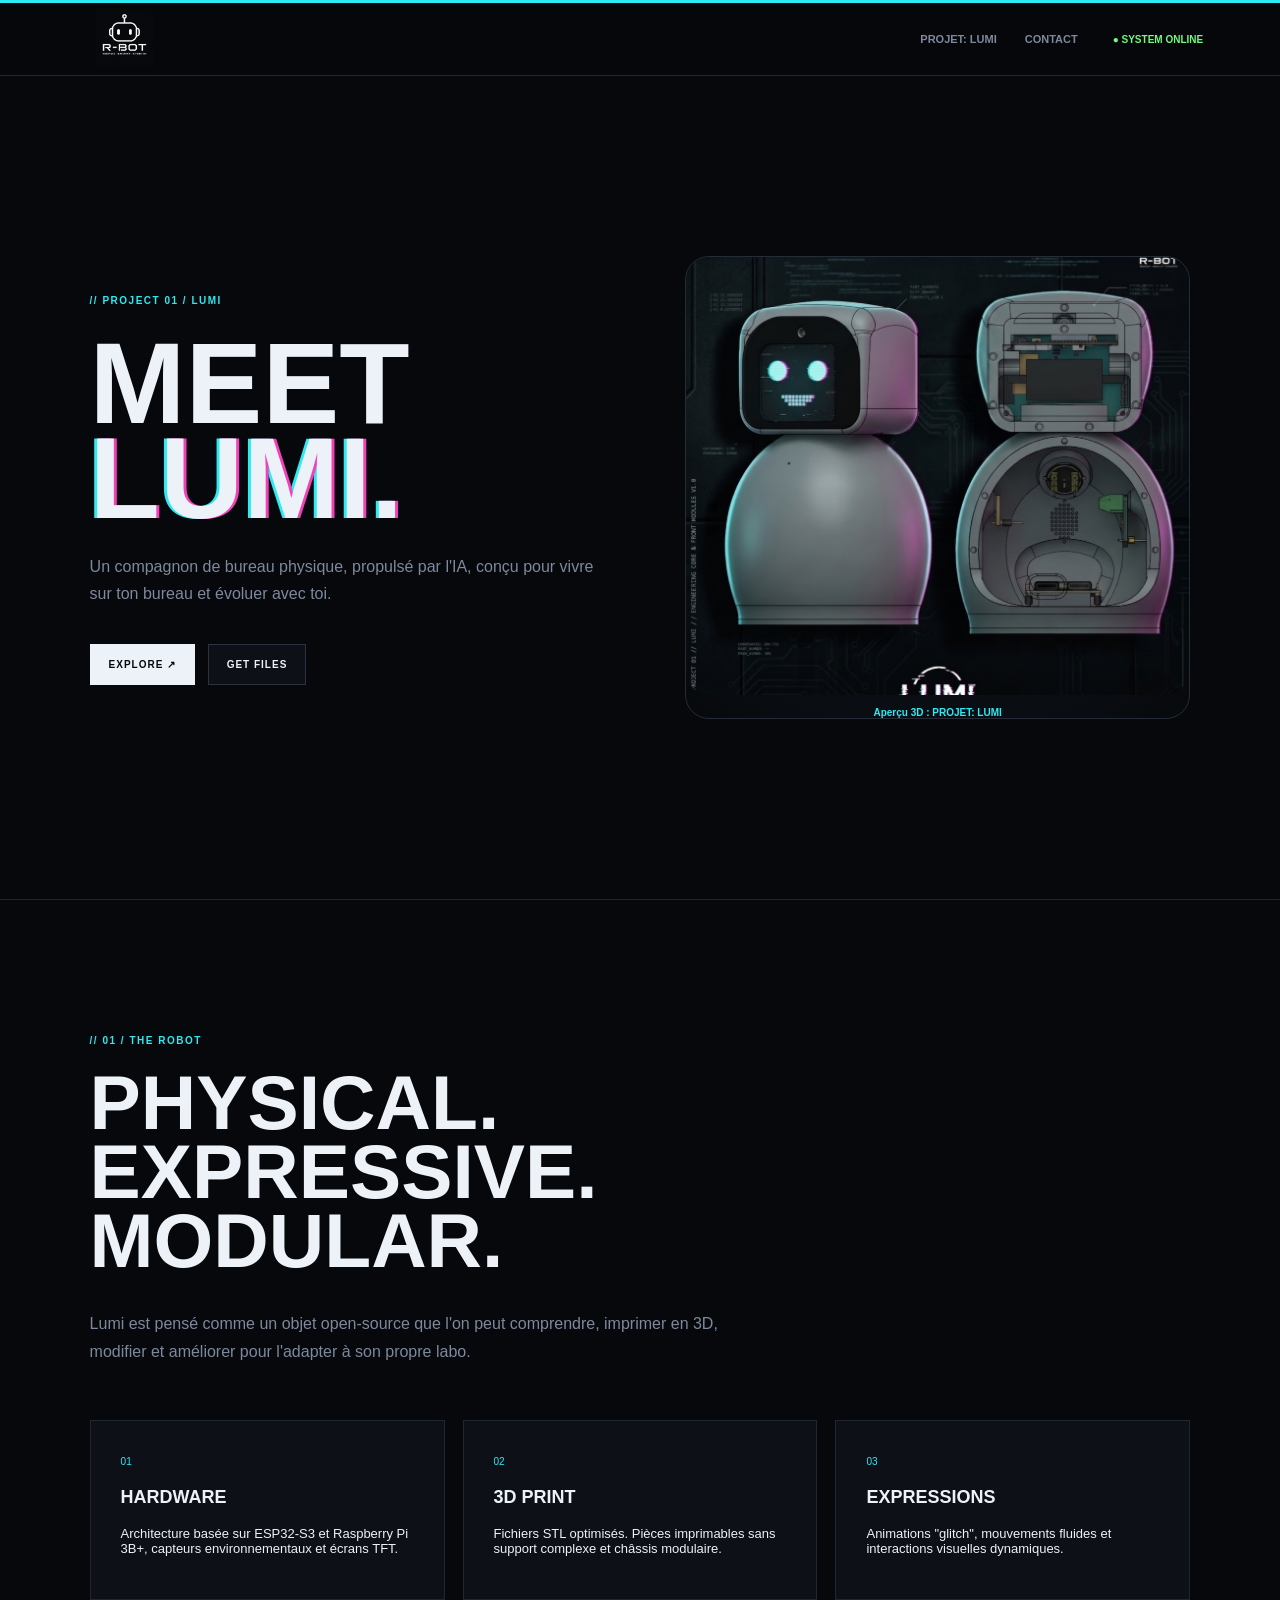
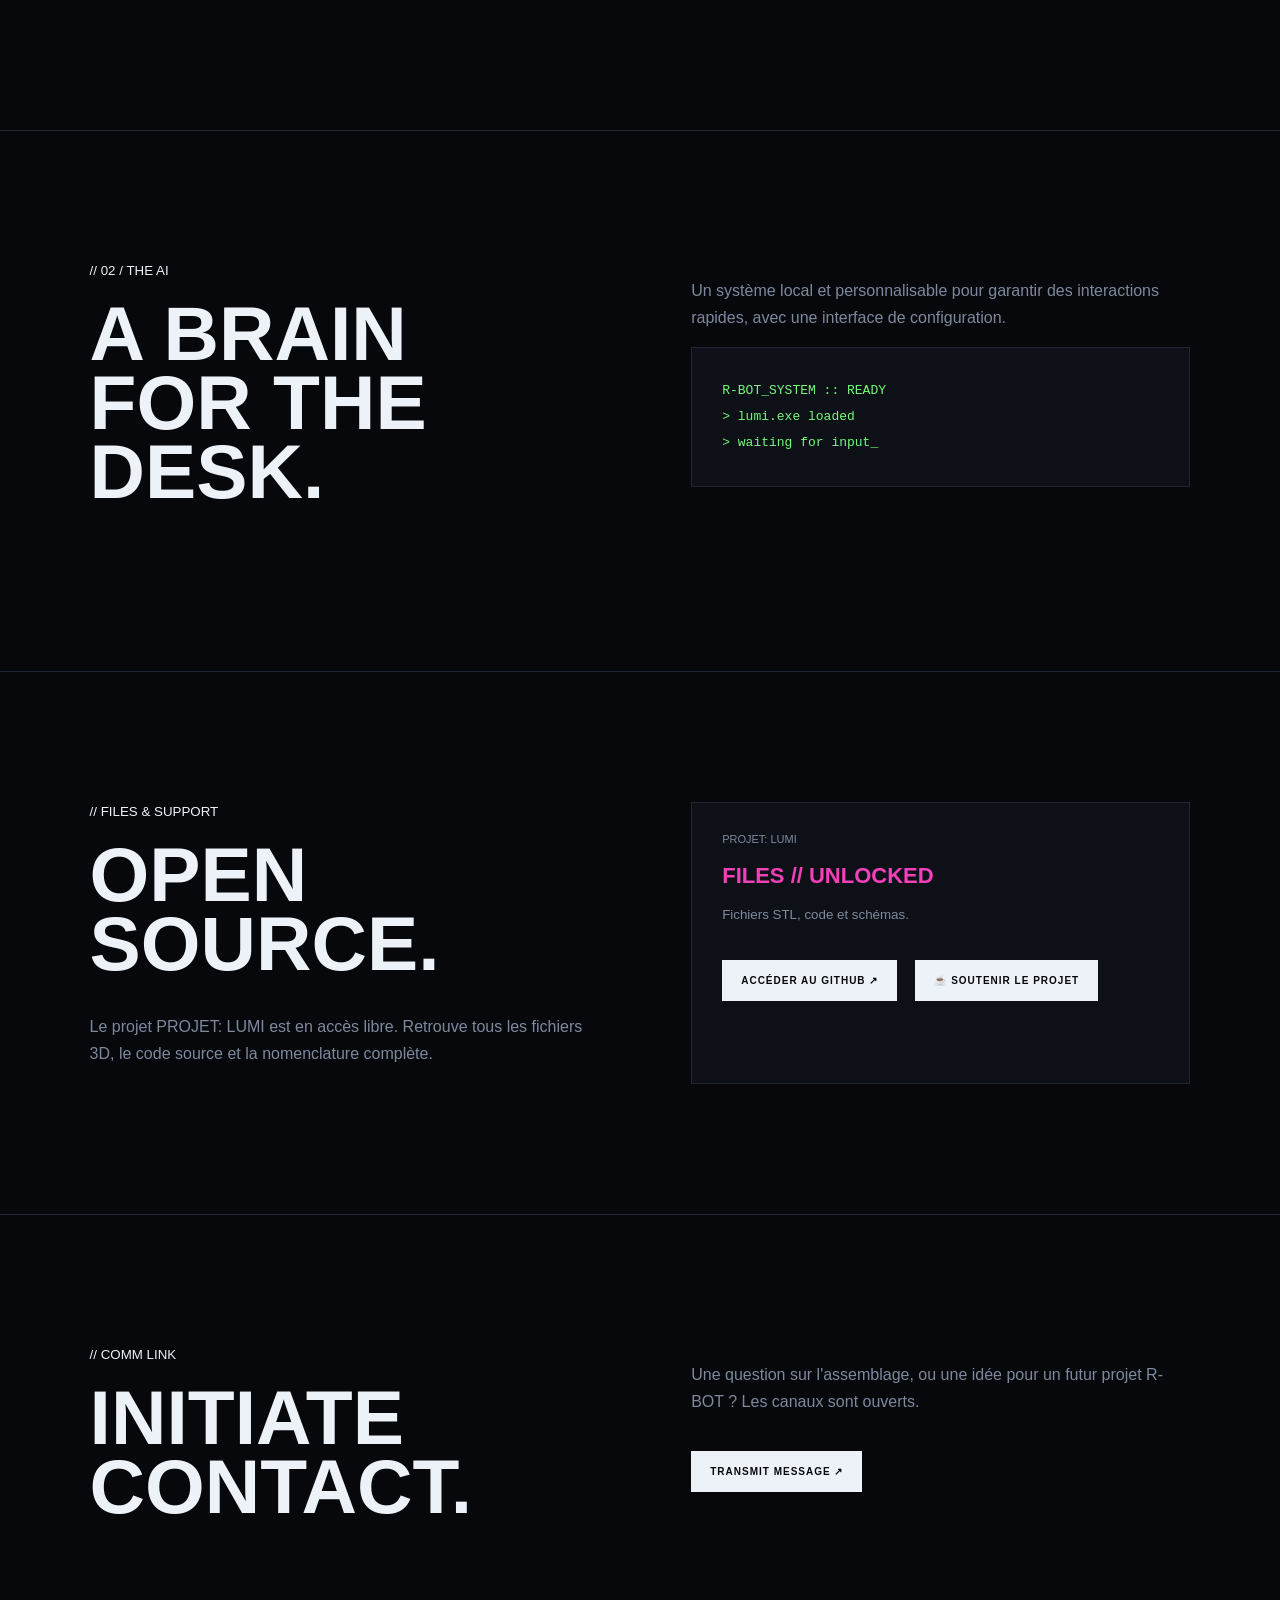
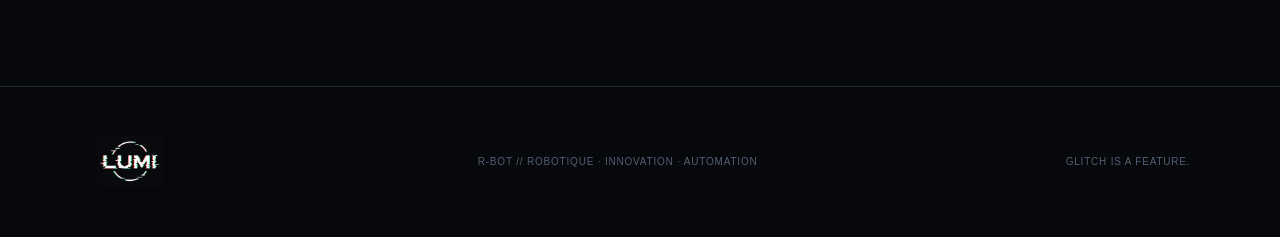
==== index.html @ b84eb8f3 "Fix logo paths and project navigation links Updated logo paths and corrected project links." ====
<!doctype html>
<html lang="fr">
<head>
<meta charset="utf-8"><meta name="viewport" content="width=device-width,initial-scale=1">
<title>R-BOT // PROJET: LUMI</title><link rel="stylesheet" href="style.css">
</head>
<body>
<header class="top"><a href="index.html"><img src="assets/rbot-logo.png" alt="R-BOT"></a>
<nav>
  <a href="lumi.html">PROJET: LUMI</a>
  <a href="#contact">CONTACT</a>
</nav><b>● SYSTEM ONLINE</b></header>
<main>
<section class="hero"><div><small>// PROJECT 01 / LUMI</small>
<h1>MEET<br><i>LUMI.</i></h1>
<p>Un compagnon de bureau physique, propulsé par l'IA, conçu pour vivre sur ton bureau et évoluer avec toi.</p>
<a class="btn" href="#robot">EXPLORE ↗</a> <a class="btn dark" href="#files">GET FILES</a></div>
<div class="render">
  <img src="images/lumi-render.png" alt="Rendu 3D de PROJET: LUMI" style="width: 100%; height: 100%; object-fit: cover; border-radius: 24px;">
  <small>Aperçu 3D : PROJET: LUMI</small>
</div>
</section>
<section id="robot"><small>// 01 / THE ROBOT</small><h2>PHYSICAL.<br>EXPRESSIVE.<br>MODULAR.</h2>
<p>Lumi est pensé comme un objet open-source que l'on peut comprendre, imprimer en 3D, modifier et améliorer pour l'adapter à son propre labo.</p>
<div class="cards"><article><em>01</em><h3>HARDWARE</h3><p>Architecture basée sur ESP32-S3 et Raspberry Pi 3B+, capteurs environnementaux et écrans TFT.</p></article>
<article><em>02</em><h3>3D PRINT</h3><p>Fichiers STL optimisés. Pièces imprimables sans support complexe et châssis modulaire.</p></article>
<article><em>03</em><h3>EXPRESSIONS</h3><p>Animations "glitch", mouvements fluides et interactions visuelles dynamiques.</p></article></div></section>
<section id="ai" class="split"><div><small>// 02 / THE AI</small><h2>A BRAIN<br>FOR THE DESK.</h2></div>
<div><p>Un système local et personnalisable pour garantir des interactions rapides, avec une interface de configuration.</p><pre>R-BOT_SYSTEM :: READY<br>> lumi.exe loaded<br>> waiting for input_</pre></div></section>
<section id="files" class="split"><div><small>// FILES & SUPPORT</small><h2>OPEN<br>SOURCE.</h2><p>Le projet PROJET: LUMI est en accès libre. Retrouve tous les fichiers 3D, le code source et la nomenclature complète.</p></div>
<div class="file"><span>PROJET: LUMI</span><strong>FILES // UNLOCKED</strong><small>Fichiers STL, code et schémas.</small>
<div style="display: flex; gap: 10px; flex-wrap: wrap;">
<a href="https://github.com/RaphaelGrj/Lumi-Project" target="_blank" class="btn">ACCÉDER AU GITHUB ↗</a>
<a href="https://buymeacoffee.com/RaphaelGrj" target="_blank" class="btn bmc">☕ SOUTENIR LE PROJET</a>
</div></div></section>
<section id="contact" class="split"><div><small>// COMM LINK</small><h2>INITIATE<br>CONTACT.</h2></div>
<div><p>Une question sur l'assemblage, ou une idée pour un futur projet R-BOT ? Les canaux sont ouverts.</p><a href="mailto:contact@r-bot.fr" class="btn">TRANSMIT MESSAGE ↗</a></div></section>
</main>
<footer><img src="assets/lumi-logo.png" alt="Lumi"><span>R-BOT // ROBOTIQUE · INNOVATION · AUTOMATION</span><span>GLITCH IS A FEATURE.</span></footer>
</body></html>
---- style.css ----
*{box-sizing:border-box}html{scroll-behavior:smooth}body{margin:0;background:#06080b;color:#edf1f8;font-family:Arial,sans-serif}body:before{content:"";position:fixed;inset:0;pointer-events:none;background:repeating-linear-gradient(0deg,transparent 0 7px,#ffffff03 8px);z-index:5}.top{height:76px;border-top:3px solid #2eeaf2;border-bottom:1px solid #202631;display:flex;align-items:center;padding:0 6vw;gap:35px;position:sticky;top:0;background:#06080be8;backdrop-filter:blur(12px);z-index:10}.top img{width:95px;height:58px;object-fit:contain;filter:invert(1);mix-blend-mode:screen}.top nav{display:flex;gap:28px;margin-left:auto}.top a{color:#7e899d;text-decoration:none;font-size:11px;font-weight:bold}.top a:hover{color:#2eeaf2}.top b{font-size:10px;color:#73fa7a}.hero{min-height:calc(100vh - 76px);display:grid;grid-template-columns:1fr 1fr;gap:7vw;align-items:center;padding:8vw 7vw;border-bottom:1px solid #202631}.hero small,section>small{color:#2eeaf2;font-weight:bold;letter-spacing:.15em;font-size:10px}.hero h1{font-size:clamp(64px,9vw,130px);line-height:.82;margin:28px 0}.hero h1 i{font-style:normal;text-shadow:3px 0 #f240b8,-3px 0 #2eeaf2}.hero p,section>p,.split p{color:#7e899d;line-height:1.7;max-width:650px}.btn,button{display:inline-block;padding:14px 18px;margin:20px 8px 0 0;border:1px solid #edf1f8;background:#edf1f8;color:#06080b;text-decoration:none;font-size:10px;font-weight:bold;letter-spacing:.1em}.btn.dark{background:#0d1117;color:#edf1f8;border-color:#2b3340}.render{aspect-ratio:1.15;border:1px solid #252c38;border-radius:24px;background:radial-gradient(circle,#18232d,#0b0f15 55%,#07090c);display:flex;flex-direction:column;align-items:center;justify-content:center;color:#566174;letter-spacing:.15em}.render small{margin-top:12px;letter-spacing:0}.render span{font-size:18px}section{padding:130px 7vw;border-bottom:1px solid #202631}h2{font-size:clamp(46px,6vw,88px);line-height:.9;margin:20px 0 35px}.cards{display:grid;grid-template-columns:repeat(3,1fr);gap:18px;margin-top:55px}.cards article,.file,pre{border:1px solid #202631;background:#0d1117;padding:30px}.cards em{color:#2eeaf2;font-style:normal;font-size:10px}.cards h3{font-size:18px}.cards p{font-size:13px}.split{display:grid;grid-template-columns:1fr 1fr;gap:8vw}.split pre{color:#73fa7a;line-height:2;overflow:auto}.file{display:flex;flex-direction:column;gap:18px}.file span{color:#7e899d;font-size:11px}.file strong{color:#f240b8;font-size:22px}.file small{color:#7e899d}.file button{margin:0;background:#0d1117;color:#edf1f8;border-color:#2b3340}footer{min-height:150px;display:flex;align-items:center;justify-content:space-between;padding:40px 7vw;color:#536075;font-size:10px;letter-spacing:.08em}footer img{width:80px;height:50px;object-fit:contain;filter:invert(1);mix-blend-mode:screen}@media(max-width:800px){.top nav{display:none}.hero,.split{grid-template-columns:1fr}.cards{grid-template-columns:1fr}.top{padding:0 20px}.top b{margin-left:auto}section{padding:90px 7vw}footer{flex-direction:column;align-items:flex-start;gap:20px}}
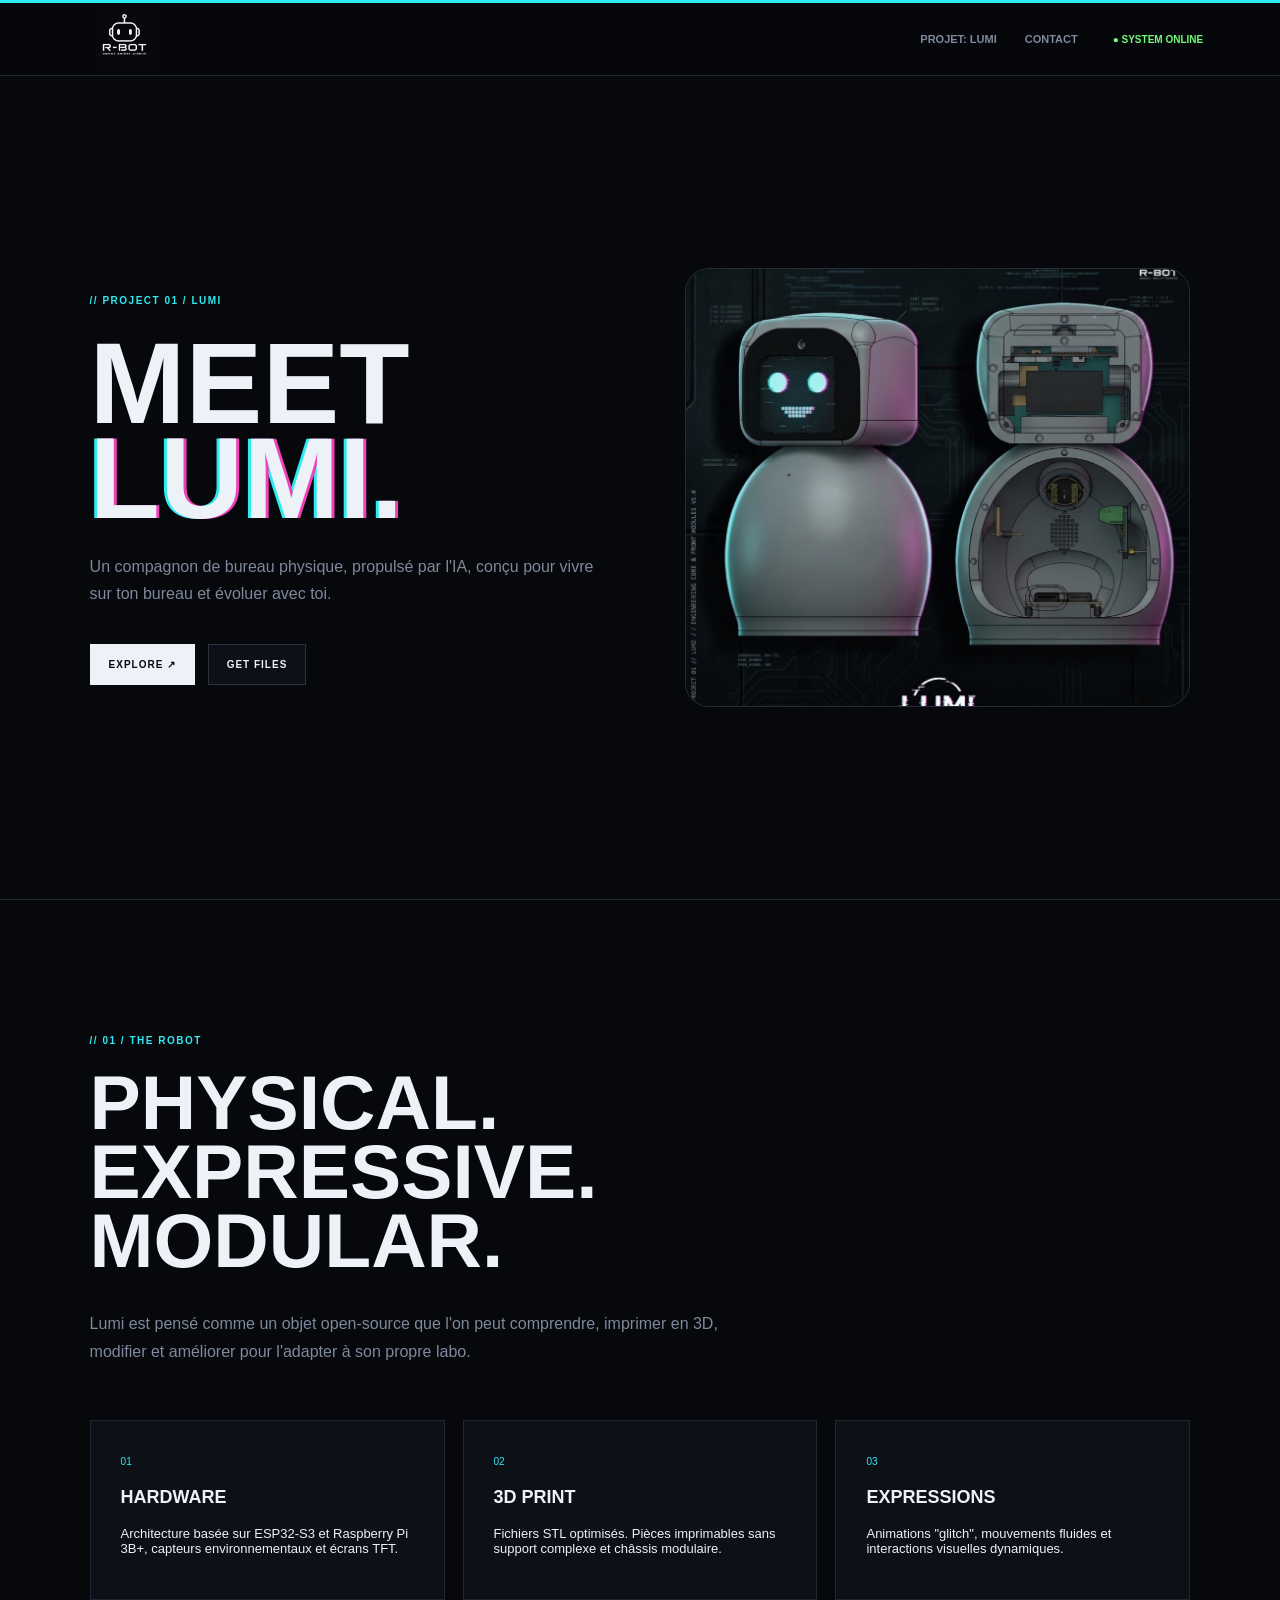
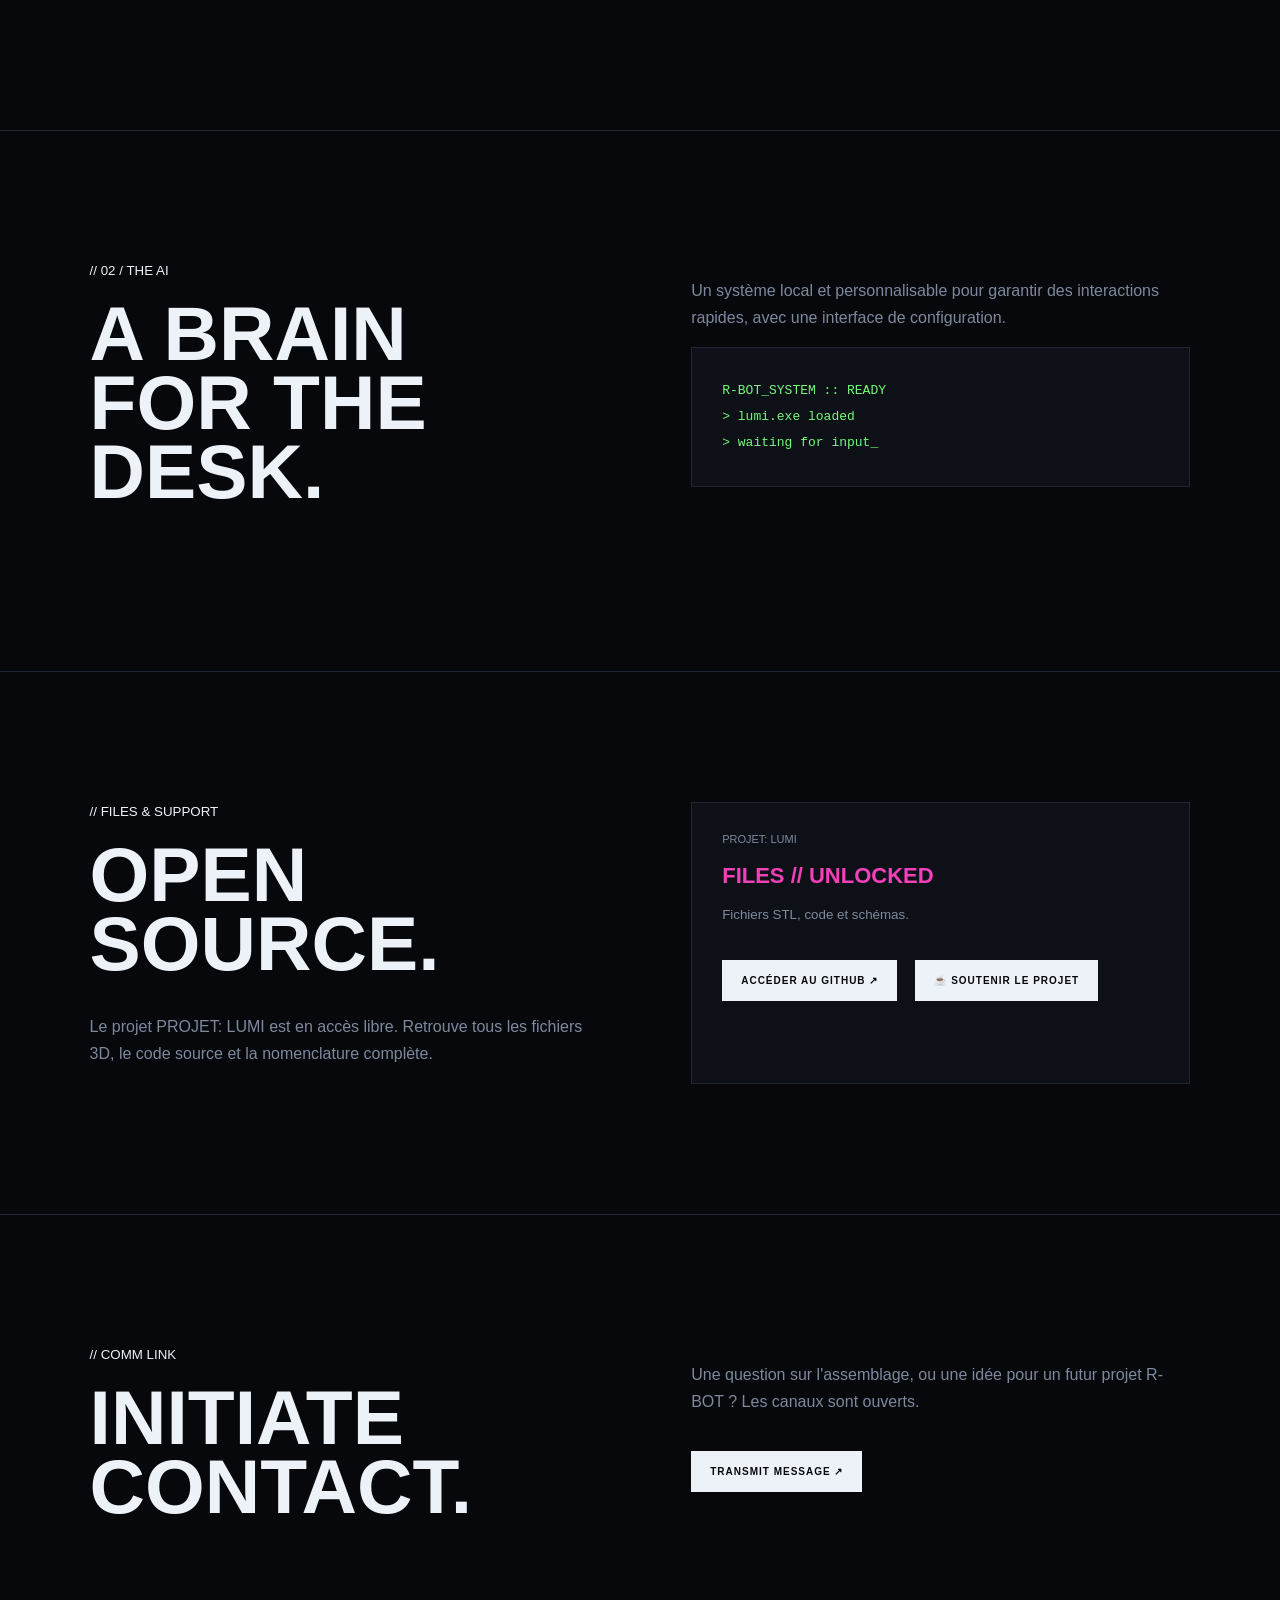
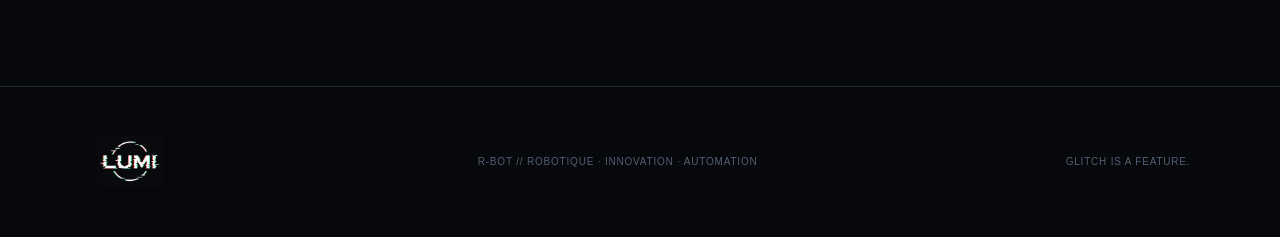
==== commit c311784f: "Fix HTML formatting and ensure proper structure" ====
--- a/index.html
+++ b/index.html
@@ -1,4 +1,4 @@
-<!doctype html>
+﻿<!doctype html>
 <html lang="fr">
 <head>
 <meta charset="utf-8"><meta name="viewport" content="width=device-width,initial-scale=1">
@@ -17,7 +17,6 @@
 <a class="btn" href="#robot">EXPLORE ↗</a> <a class="btn dark" href="#files">GET FILES</a></div>
 <div class="render">
   <img src="images/lumi-render.png" alt="Rendu 3D de PROJET: LUMI" style="width: 100%; height: 100%; object-fit: cover; border-radius: 24px;">
-  <small>Aperçu 3D : PROJET: LUMI</small>
 </div>
 </section>
 <section id="robot"><small>// 01 / THE ROBOT</small><h2>PHYSICAL.<br>EXPRESSIVE.<br>MODULAR.</h2>
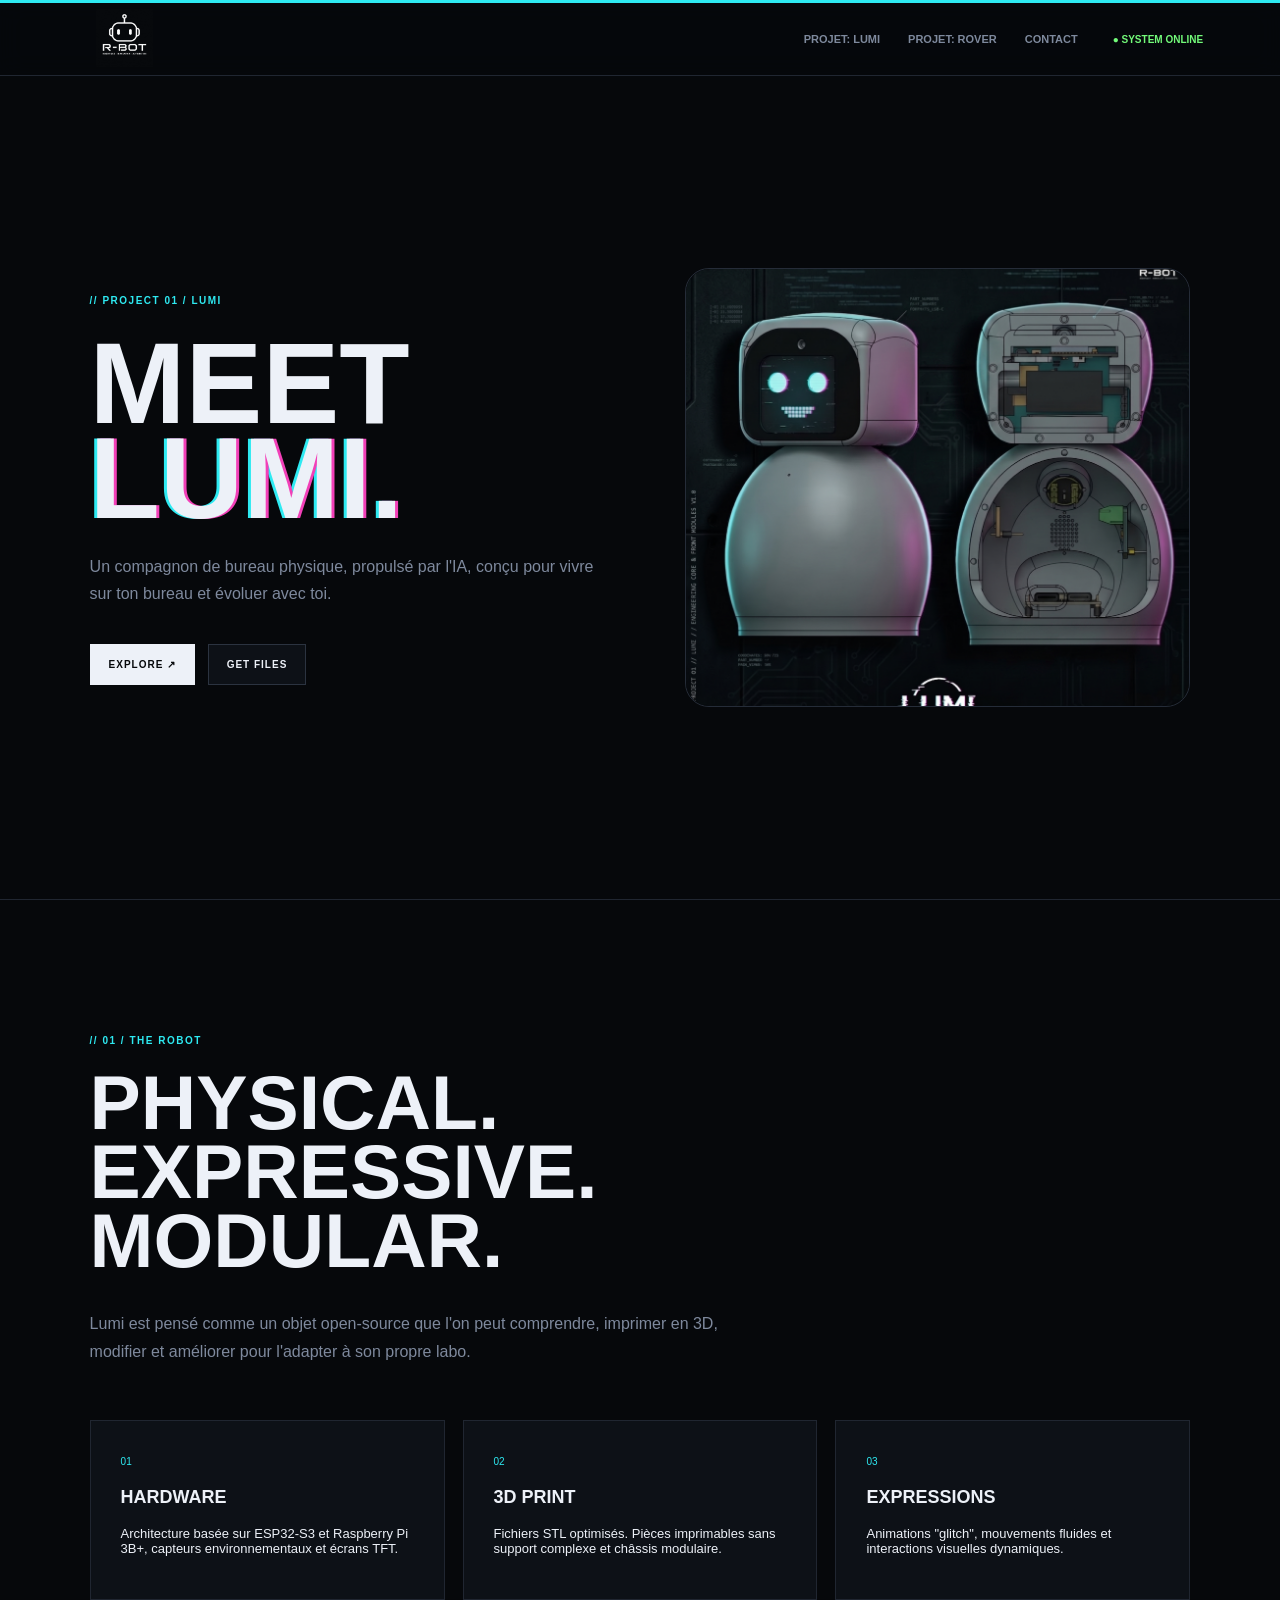
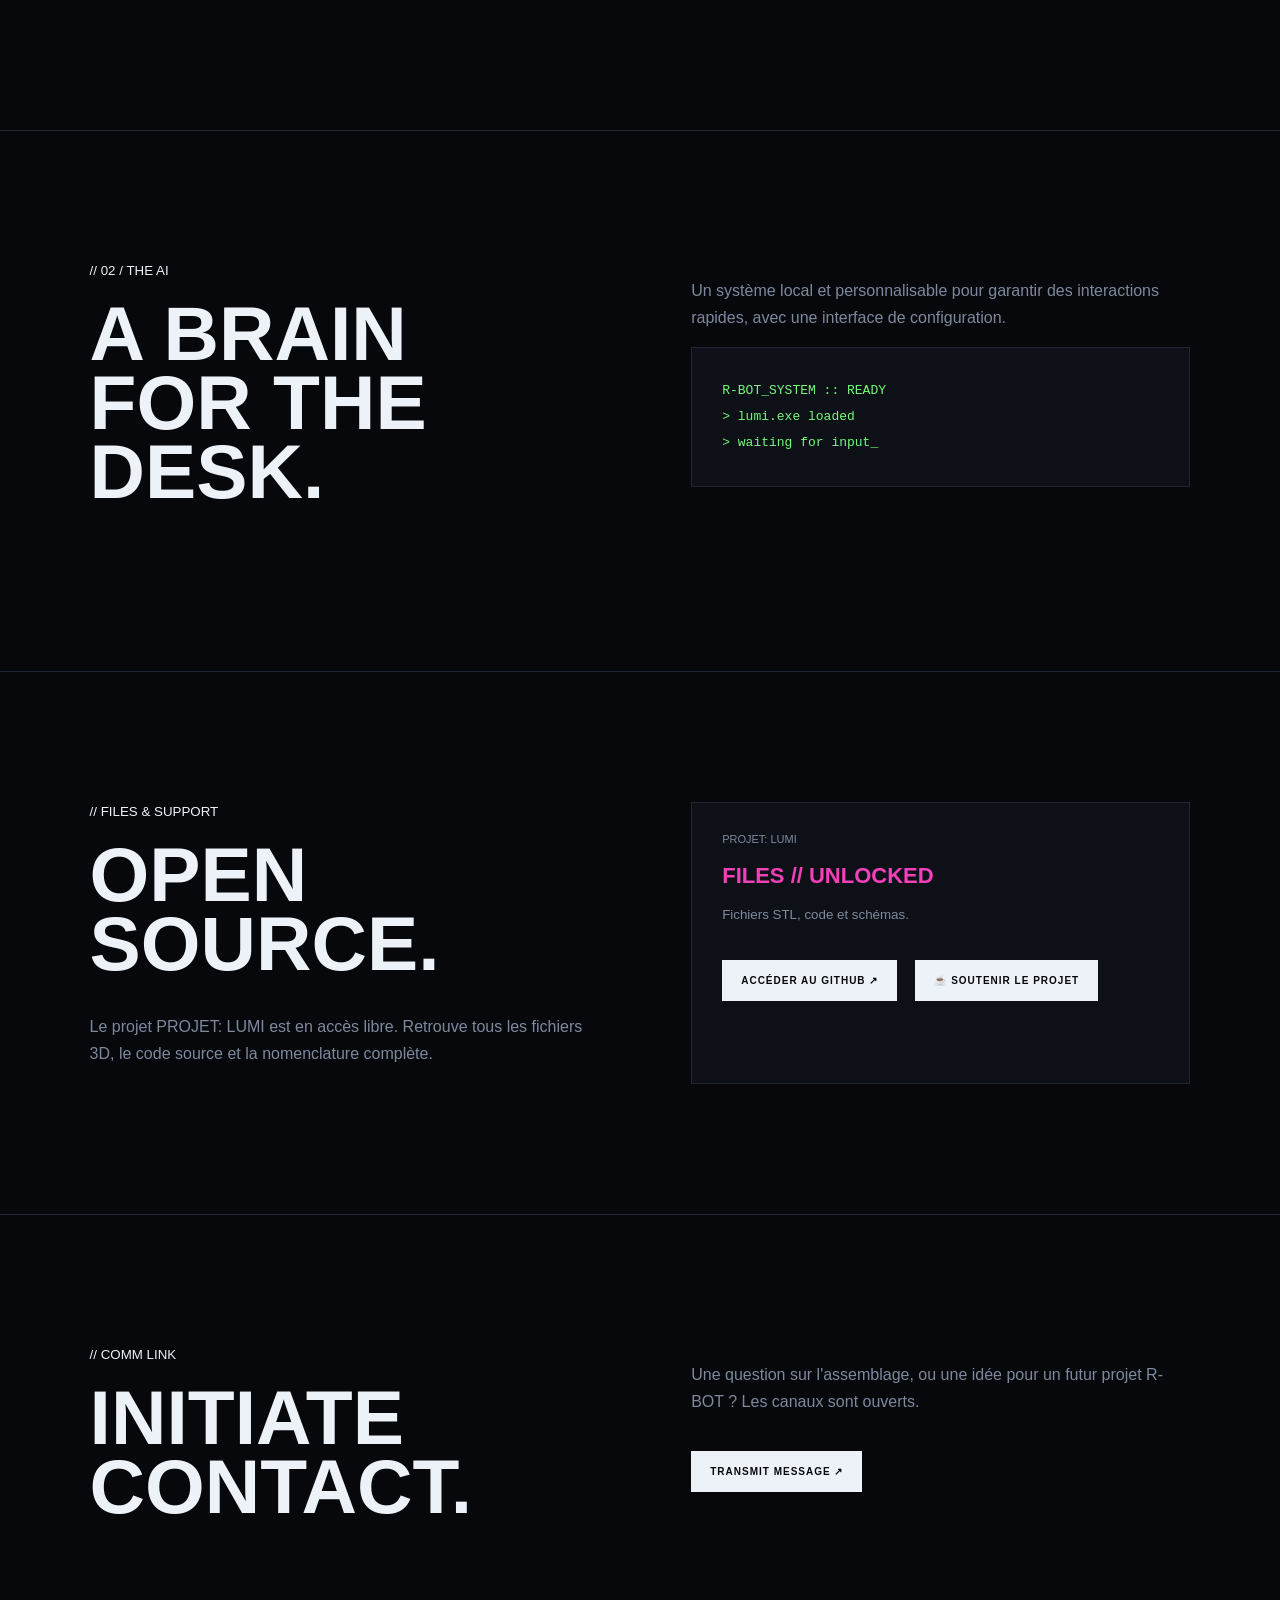
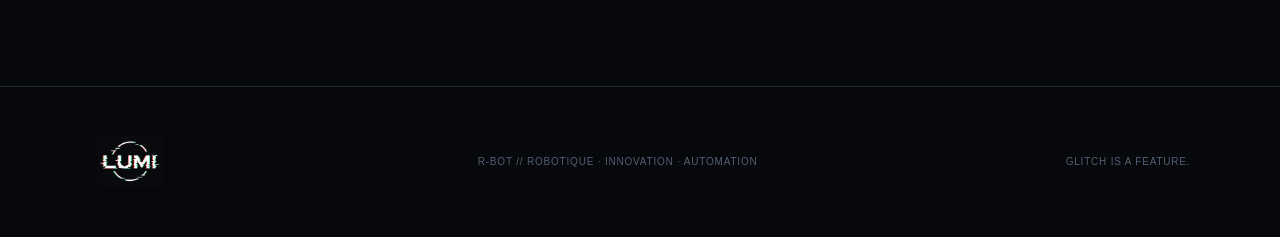
==== commit ec940e91: "Modify index.html with new navigation and content Updated navigation links and added project details" ====
--- a/index.html
+++ b/index.html
@@ -8,6 +8,7 @@
 <header class="top"><a href="index.html"><img src="assets/rbot-logo.png" alt="R-BOT"></a>
 <nav>
   <a href="lumi.html">PROJET: LUMI</a>
+  <a href="rover.html">PROJET: ROVER</a>
   <a href="#contact">CONTACT</a>
 </nav><b>● SYSTEM ONLINE</b></header>
 <main>
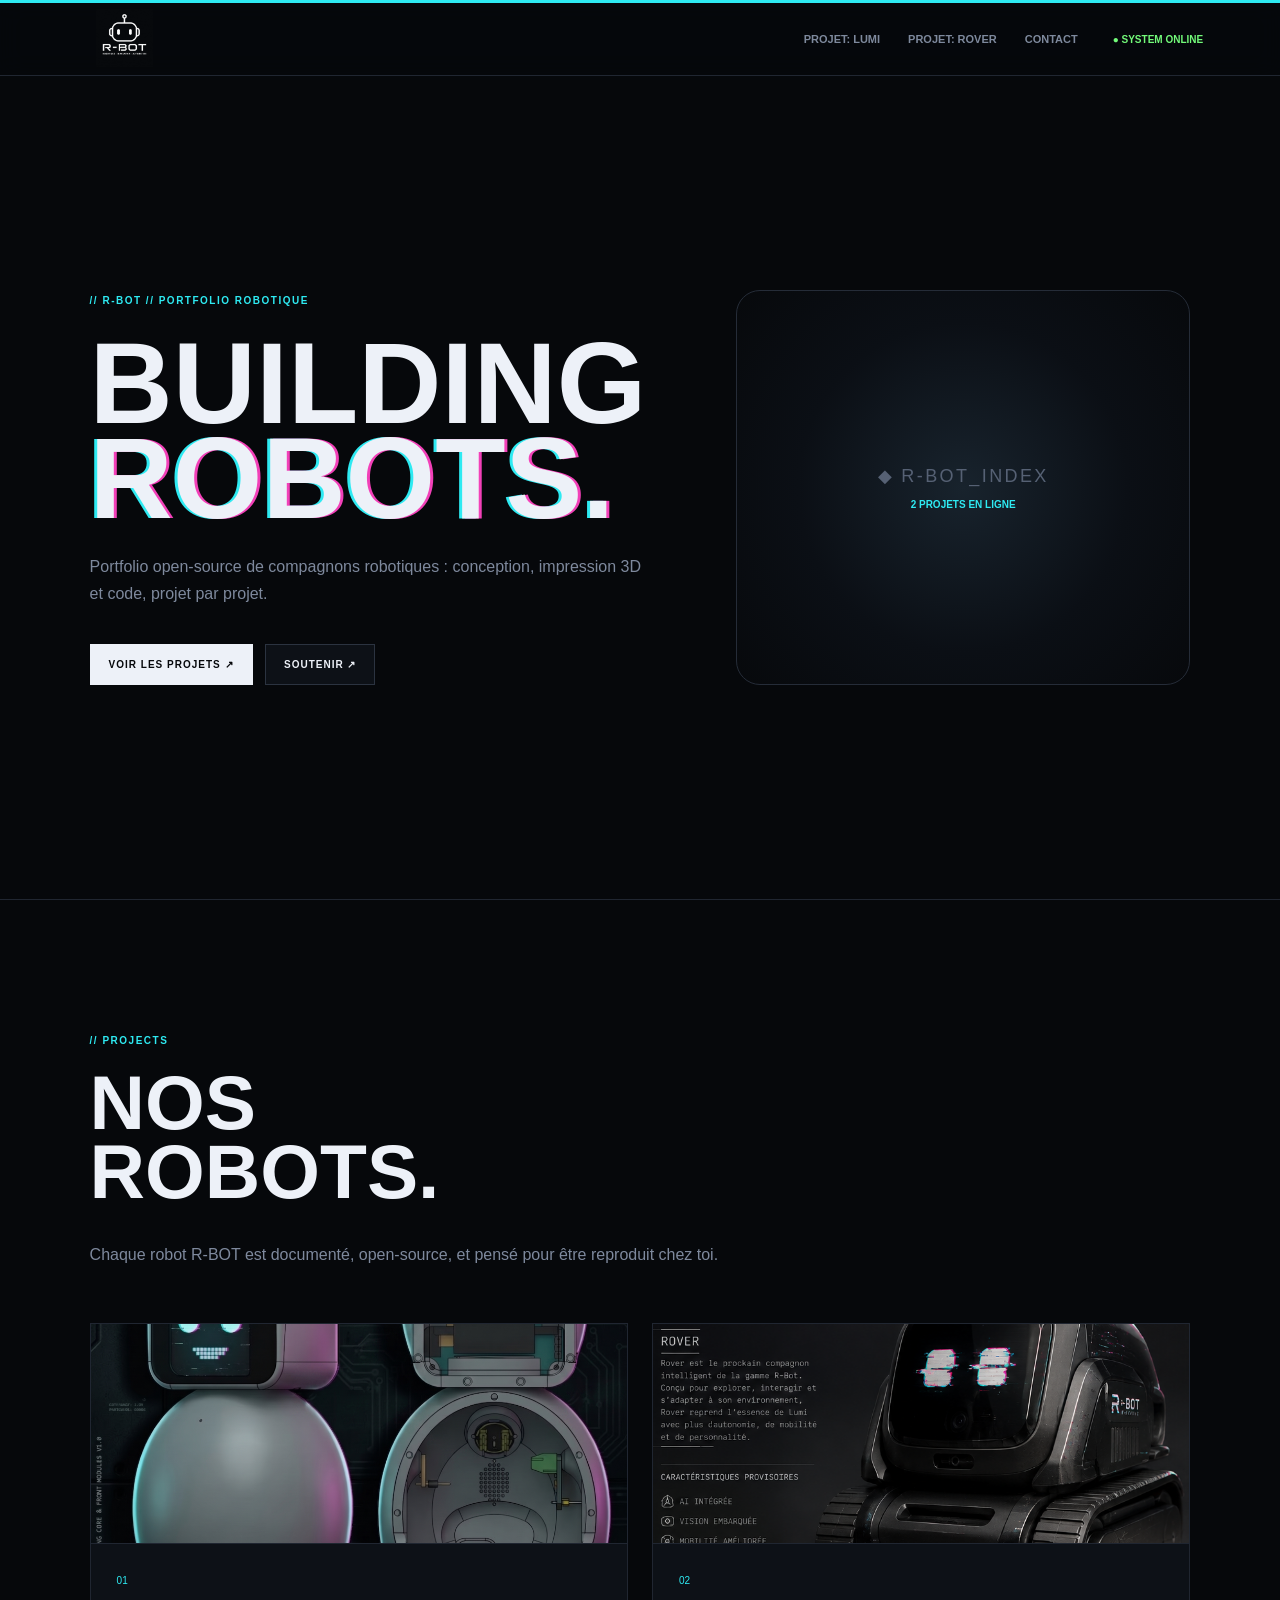
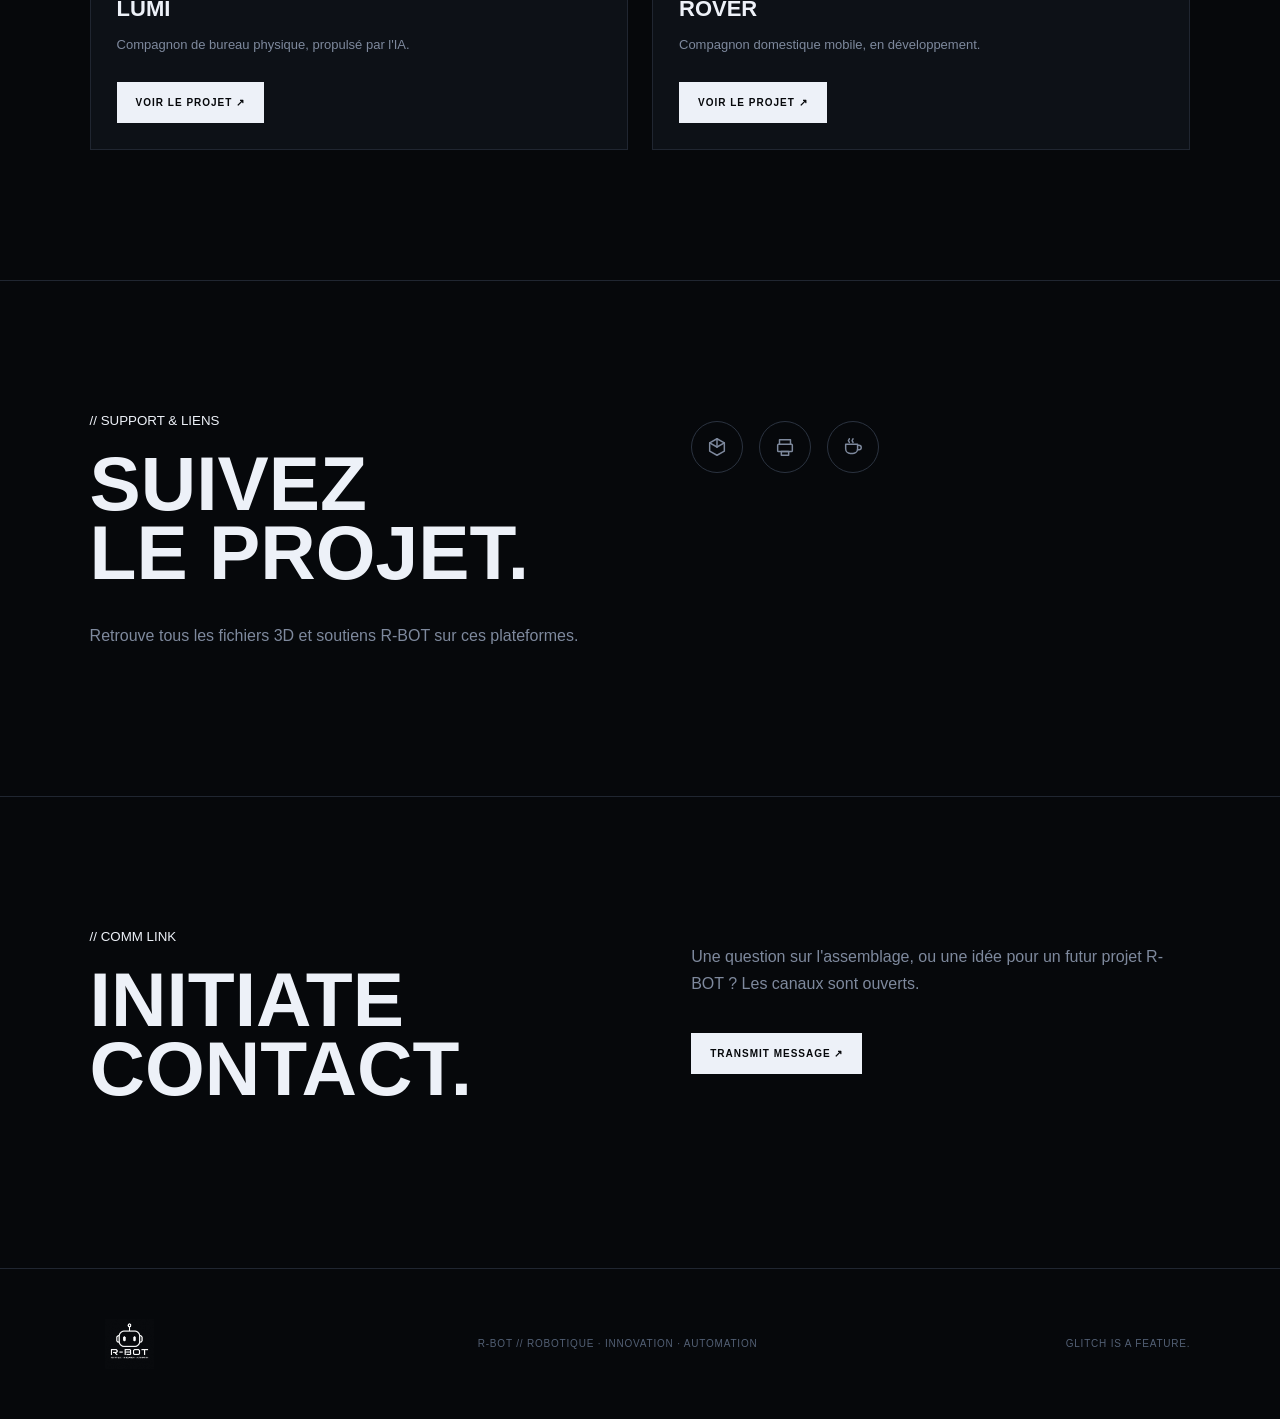
==== commit e31a3af9: "Add files via upload" ====
--- a/index.html
+++ b/index.html
@@ -2,7 +2,7 @@
 <html lang="fr">
 <head>
 <meta charset="utf-8"><meta name="viewport" content="width=device-width,initial-scale=1">
-<title>R-BOT // PROJET: LUMI</title><link rel="stylesheet" href="style.css">
+<title>R-BOT // ACCUEIL</title><link rel="stylesheet" href="style.css">
 </head>
 <body>
 <header class="top"><a href="index.html"><img src="assets/rbot-logo.png" alt="R-BOT"></a>
@@ -12,29 +12,44 @@
   <a href="#contact">CONTACT</a>
 </nav><b>● SYSTEM ONLINE</b></header>
 <main>
-<section class="hero"><div><small>// PROJECT 01 / LUMI</small>
-<h1>MEET<br><i>LUMI.</i></h1>
-<p>Un compagnon de bureau physique, propulsé par l'IA, conçu pour vivre sur ton bureau et évoluer avec toi.</p>
-<a class="btn" href="#robot">EXPLORE ↗</a> <a class="btn dark" href="#files">GET FILES</a></div>
+<section class="hero"><div><small>// R-BOT // PORTFOLIO ROBOTIQUE</small>
+<h1>BUILDING<br><i>ROBOTS.</i></h1>
+<p>Portfolio open-source de compagnons robotiques : conception, impression 3D et code, projet par projet.</p>
+<a class="btn" href="#projects">VOIR LES PROJETS ↗</a> <a class="btn dark" href="#support">SOUTENIR ↗</a></div>
 <div class="render">
-  <img src="images/lumi-render.png" alt="Rendu 3D de PROJET: LUMI" style="width: 100%; height: 100%; object-fit: cover; border-radius: 24px;">
+  <span>◆ R-BOT_INDEX</span>
+  <small>2 PROJETS EN LIGNE</small>
 </div>
 </section>
-<section id="robot"><small>// 01 / THE ROBOT</small><h2>PHYSICAL.<br>EXPRESSIVE.<br>MODULAR.</h2>
-<p>Lumi est pensé comme un objet open-source que l'on peut comprendre, imprimer en 3D, modifier et améliorer pour l'adapter à son propre labo.</p>
-<div class="cards"><article><em>01</em><h3>HARDWARE</h3><p>Architecture basée sur ESP32-S3 et Raspberry Pi 3B+, capteurs environnementaux et écrans TFT.</p></article>
-<article><em>02</em><h3>3D PRINT</h3><p>Fichiers STL optimisés. Pièces imprimables sans support complexe et châssis modulaire.</p></article>
-<article><em>03</em><h3>EXPRESSIONS</h3><p>Animations "glitch", mouvements fluides et interactions visuelles dynamiques.</p></article></div></section>
-<section id="ai" class="split"><div><small>// 02 / THE AI</small><h2>A BRAIN<br>FOR THE DESK.</h2></div>
-<div><p>Un système local et personnalisable pour garantir des interactions rapides, avec une interface de configuration.</p><pre>R-BOT_SYSTEM :: READY<br>> lumi.exe loaded<br>> waiting for input_</pre></div></section>
-<section id="files" class="split"><div><small>// FILES & SUPPORT</small><h2>OPEN<br>SOURCE.</h2><p>Le projet PROJET: LUMI est en accès libre. Retrouve tous les fichiers 3D, le code source et la nomenclature complète.</p></div>
-<div class="file"><span>PROJET: LUMI</span><strong>FILES // UNLOCKED</strong><small>Fichiers STL, code et schémas.</small>
-<div style="display: flex; gap: 10px; flex-wrap: wrap;">
-<a href="https://github.com/RaphaelGrj/Lumi-Project" target="_blank" class="btn">ACCÉDER AU GITHUB ↗</a>
-<a href="https://buymeacoffee.com/RaphaelGrj" target="_blank" class="btn bmc">☕ SOUTENIR LE PROJET</a>
+<section id="projects"><small>// PROJECTS</small><h2>NOS<br>ROBOTS.</h2>
+<p>Chaque robot R-BOT est documenté, open-source, et pensé pour être reproduit chez toi.</p>
+<div class="project-grid">
+<article class="project-card">
+<img src="images/lumi-render.png" alt="Aperçu 3D de PROJET: LUMI">
+<div class="card-body"><em>01</em><h3>LUMI</h3><p>Compagnon de bureau physique, propulsé par l'IA.</p>
+<a class="btn" href="lumi.html">VOIR LE PROJET ↗</a></div>
+</article>
+<article class="project-card">
+<img src="images/rover-render.png" alt="Aperçu 3D de PROJECT: ROVER">
+<div class="card-body"><em>02</em><h3>ROVER</h3><p>Compagnon domestique mobile, en développement.</p>
+<a class="btn" href="rover.html">VOIR LE PROJET ↗</a></div>
+</article>
+</div></section>
+<section id="support" class="split"><div><small>// SUPPORT & LIENS</small><h2>SUIVEZ<br>LE PROJET.</h2>
+<p>Retrouve tous les fichiers 3D et soutiens R-BOT sur ces plateformes.</p></div>
+<div><div class="icon-links">
+<a class="icon-btn" href="https://cults3d.com/@RaphGrj" target="_blank" rel="noopener" aria-label="Cults3D" title="Cults3D">
+<svg viewBox="0 0 24 24"><path d="M12 3 L20 7.5 L20 16.5 L12 21 L4 16.5 L4 7.5 Z"/><path d="M12 12 L12 3"/><path d="M12 12 L20 7.5"/><path d="M12 12 L4 7.5"/></svg>
+</a>
+<a class="icon-btn" href="https://www.printables.com/@RaphaelGrj" target="_blank" rel="noopener" aria-label="Printables" title="Printables">
+<svg viewBox="0 0 24 24"><path d="M6 9V4h12v5"/><rect x="4" y="9" width="16" height="8" rx="1"/><path d="M8 21h8v-4H8v4Z"/></svg>
+</a>
+<a class="icon-btn" href="https://buymeacoffee.com/raphaelgrj" target="_blank" rel="noopener" aria-label="Buy Me a Coffee" title="Buy Me a Coffee">
+<svg viewBox="0 0 24 24"><path d="M4 9h13v5a5 5 0 0 1-5 5H9a5 5 0 0 1-5-5V9Z"/><path d="M17 10h1.5a2.5 2.5 0 0 1 0 5H17"/><path d="M8 3c0 1-1 1-1 2s1 1 1 2"/><path d="M12 3c0 1-1 1-1 2s1 1 1 2"/></svg>
+</a>
 </div></div></section>
 <section id="contact" class="split"><div><small>// COMM LINK</small><h2>INITIATE<br>CONTACT.</h2></div>
-<div><p>Une question sur l'assemblage, ou une idée pour un futur projet R-BOT ? Les canaux sont ouverts.</p><a href="mailto:contact@r-bot.fr" class="btn">TRANSMIT MESSAGE ↗</a></div></section>
+<div><p>Une question sur l'assemblage, ou une idée pour un futur projet R-BOT ? Les canaux sont ouverts.</p><a href="mailto:r.bot.sup@gmail.com" class="btn">TRANSMIT MESSAGE ↗</a></div></section>
 </main>
-<footer><img src="assets/lumi-logo.png" alt="Lumi"><span>R-BOT // ROBOTIQUE · INNOVATION · AUTOMATION</span><span>GLITCH IS A FEATURE.</span></footer>
+<footer><img src="assets/rbot-logo.png" alt="R-BOT"><span>R-BOT // ROBOTIQUE · INNOVATION · AUTOMATION</span><span>GLITCH IS A FEATURE.</span></footer>
 </body></html>
--- a/style.css
+++ b/style.css
@@ -1 +1 @@
-*{box-sizing:border-box}html{scroll-behavior:smooth}body{margin:0;background:#06080b;color:#edf1f8;font-family:Arial,sans-serif}body:before{content:"";position:fixed;inset:0;pointer-events:none;background:repeating-linear-gradient(0deg,transparent 0 7px,#ffffff03 8px);z-index:5}.top{height:76px;border-top:3px solid #2eeaf2;border-bottom:1px solid #202631;display:flex;align-items:center;padding:0 6vw;gap:35px;position:sticky;top:0;background:#06080be8;backdrop-filter:blur(12px);z-index:10}.top img{width:95px;height:58px;object-fit:contain;filter:invert(1);mix-blend-mode:screen}.top nav{display:flex;gap:28px;margin-left:auto}.top a{color:#7e899d;text-decoration:none;font-size:11px;font-weight:bold}.top a:hover{color:#2eeaf2}.top b{font-size:10px;color:#73fa7a}.hero{min-height:calc(100vh - 76px);display:grid;grid-template-columns:1fr 1fr;gap:7vw;align-items:center;padding:8vw 7vw;border-bottom:1px solid #202631}.hero small,section>small{color:#2eeaf2;font-weight:bold;letter-spacing:.15em;font-size:10px}.hero h1{font-size:clamp(64px,9vw,130px);line-height:.82;margin:28px 0}.hero h1 i{font-style:normal;text-shadow:3px 0 #f240b8,-3px 0 #2eeaf2}.hero p,section>p,.split p{color:#7e899d;line-height:1.7;max-width:650px}.btn,button{display:inline-block;padding:14px 18px;margin:20px 8px 0 0;border:1px solid #edf1f8;background:#edf1f8;color:#06080b;text-decoration:none;font-size:10px;font-weight:bold;letter-spacing:.1em}.btn.dark{background:#0d1117;color:#edf1f8;border-color:#2b3340}.render{aspect-ratio:1.15;border:1px solid #252c38;border-radius:24px;background:radial-gradient(circle,#18232d,#0b0f15 55%,#07090c);display:flex;flex-direction:column;align-items:center;justify-content:center;color:#566174;letter-spacing:.15em}.render small{margin-top:12px;letter-spacing:0}.render span{font-size:18px}section{padding:130px 7vw;border-bottom:1px solid #202631}h2{font-size:clamp(46px,6vw,88px);line-height:.9;margin:20px 0 35px}.cards{display:grid;grid-template-columns:repeat(3,1fr);gap:18px;margin-top:55px}.cards article,.file,pre{border:1px solid #202631;background:#0d1117;padding:30px}.cards em{color:#2eeaf2;font-style:normal;font-size:10px}.cards h3{font-size:18px}.cards p{font-size:13px}.split{display:grid;grid-template-columns:1fr 1fr;gap:8vw}.split pre{color:#73fa7a;line-height:2;overflow:auto}.file{display:flex;flex-direction:column;gap:18px}.file span{color:#7e899d;font-size:11px}.file strong{color:#f240b8;font-size:22px}.file small{color:#7e899d}.file button{margin:0;background:#0d1117;color:#edf1f8;border-color:#2b3340}footer{min-height:150px;display:flex;align-items:center;justify-content:space-between;padding:40px 7vw;color:#536075;font-size:10px;letter-spacing:.08em}footer img{width:80px;height:50px;object-fit:contain;filter:invert(1);mix-blend-mode:screen}@media(max-width:800px){.top nav{display:none}.hero,.split{grid-template-columns:1fr}.cards{grid-template-columns:1fr}.top{padding:0 20px}.top b{margin-left:auto}section{padding:90px 7vw}footer{flex-direction:column;align-items:flex-start;gap:20px}}+*{box-sizing:border-box}html{scroll-behavior:smooth}body{margin:0;background:#06080b;color:#edf1f8;font-family:Arial,sans-serif}body:before{content:"";position:fixed;inset:0;pointer-events:none;background:repeating-linear-gradient(0deg,transparent 0 7px,#ffffff03 8px);z-index:5}.top{height:76px;border-top:3px solid #2eeaf2;border-bottom:1px solid #202631;display:flex;align-items:center;padding:0 6vw;gap:35px;position:sticky;top:0;background:#06080be8;backdrop-filter:blur(12px);z-index:10}.top img{width:95px;height:58px;object-fit:contain;filter:invert(1);mix-blend-mode:screen}.top nav{display:flex;gap:28px;margin-left:auto}.top a{color:#7e899d;text-decoration:none;font-size:11px;font-weight:bold}.top a:hover{color:#2eeaf2}.top b{font-size:10px;color:#73fa7a}.hero{min-height:calc(100vh - 76px);display:grid;grid-template-columns:1fr 1fr;gap:7vw;align-items:center;padding:8vw 7vw;border-bottom:1px solid #202631}.hero small,section>small{color:#2eeaf2;font-weight:bold;letter-spacing:.15em;font-size:10px}.hero h1{font-size:clamp(64px,9vw,130px);line-height:.82;margin:28px 0}.hero h1 i{font-style:normal;text-shadow:3px 0 #f240b8,-3px 0 #2eeaf2}.hero p,section>p,.split p{color:#7e899d;line-height:1.7;max-width:650px}.btn,button{display:inline-block;padding:14px 18px;margin:20px 8px 0 0;border:1px solid #edf1f8;background:#edf1f8;color:#06080b;text-decoration:none;font-size:10px;font-weight:bold;letter-spacing:.1em}.btn.dark{background:#0d1117;color:#edf1f8;border-color:#2b3340}.render{aspect-ratio:1.15;border:1px solid #252c38;border-radius:24px;background:radial-gradient(circle,#18232d,#0b0f15 55%,#07090c);display:flex;flex-direction:column;align-items:center;justify-content:center;color:#566174;letter-spacing:.15em}.render small{margin-top:12px;letter-spacing:0}.render span{font-size:18px}section{padding:130px 7vw;border-bottom:1px solid #202631}h2{font-size:clamp(46px,6vw,88px);line-height:.9;margin:20px 0 35px}.cards{display:grid;grid-template-columns:repeat(3,1fr);gap:18px;margin-top:55px}.cards article,.file,pre{border:1px solid #202631;background:#0d1117;padding:30px}.cards em{color:#2eeaf2;font-style:normal;font-size:10px}.cards h3{font-size:18px}.cards p{font-size:13px}.split{display:grid;grid-template-columns:1fr 1fr;gap:8vw}.split pre{color:#73fa7a;line-height:2;overflow:auto}.file{display:flex;flex-direction:column;gap:18px}.file span{color:#7e899d;font-size:11px}.file strong{color:#f240b8;font-size:22px}.file small{color:#7e899d}.file button{margin:0;background:#0d1117;color:#edf1f8;border-color:#2b3340}footer{min-height:150px;display:flex;align-items:center;justify-content:space-between;padding:40px 7vw;color:#536075;font-size:10px;letter-spacing:.08em}footer img{width:80px;height:50px;object-fit:contain;filter:invert(1);mix-blend-mode:screen}.project-grid{display:grid;grid-template-columns:repeat(2,1fr);gap:24px;margin-top:55px}.project-card{border:1px solid #202631;background:#0d1117;overflow:hidden;display:flex;flex-direction:column}.project-card img{width:100%;height:220px;object-fit:cover;display:block;border-bottom:1px solid #202631}.project-card .card-body{padding:26px}.project-card em{color:#2eeaf2;font-style:normal;font-size:10px}.project-card h3{font-size:22px;margin:8px 0}.project-card p{color:#7e899d;font-size:13px;line-height:1.6;margin-bottom:6px}.icon-links{display:flex;gap:16px;margin-top:10px;flex-wrap:wrap}.icon-btn{display:inline-flex;align-items:center;justify-content:center;width:52px;height:52px;border:1px solid #2b3340;border-radius:50%;background:transparent;color:#7e899d;transition:.2s}.icon-btn:hover{border-color:#2eeaf2;color:#2eeaf2}.icon-btn svg{width:22px;height:22px;fill:none;stroke:currentColor;stroke-width:1.6;stroke-linecap:round;stroke-linejoin:round}@media(max-width:800px){.top nav{display:none}.hero,.split{grid-template-columns:1fr}.cards{grid-template-columns:1fr}.top{padding:0 20px}.top b{margin-left:auto}section{padding:90px 7vw}footer{flex-direction:column;align-items:flex-start;gap:20px}.project-grid{grid-template-columns:1fr}}
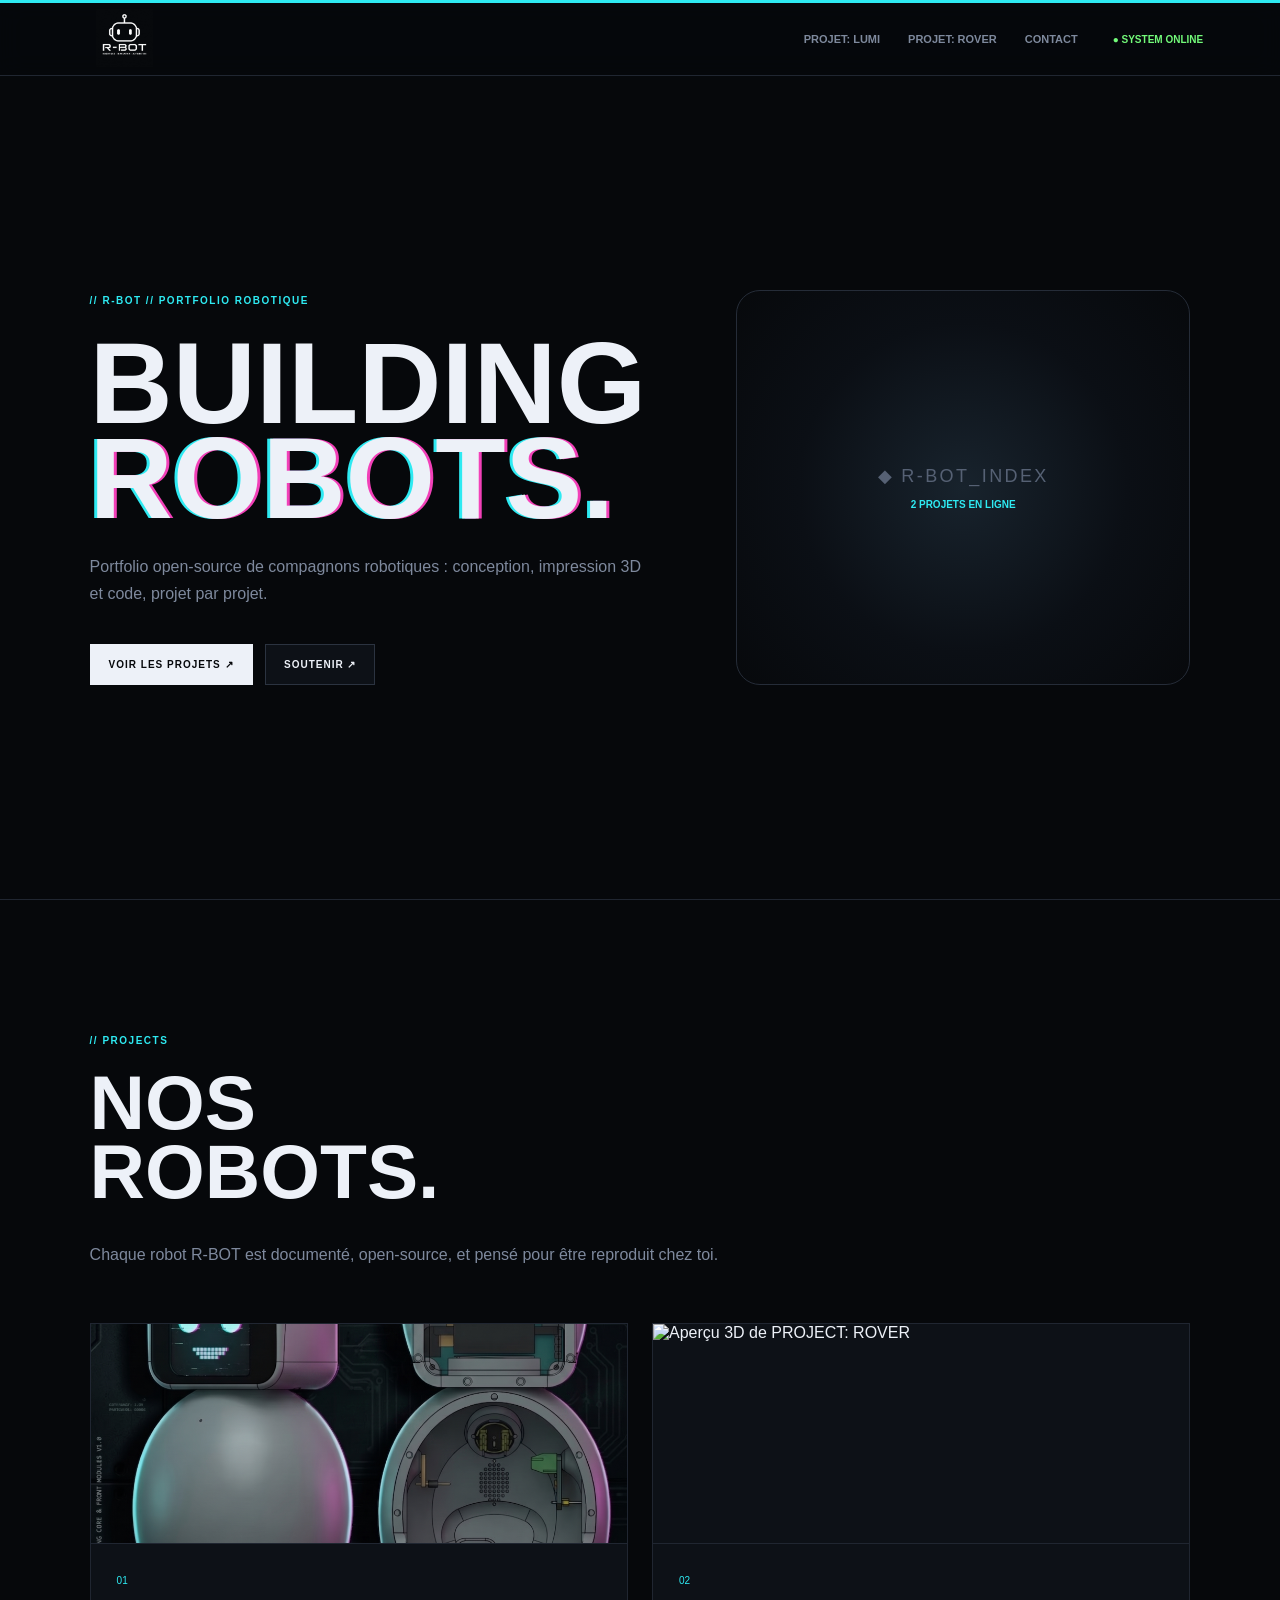
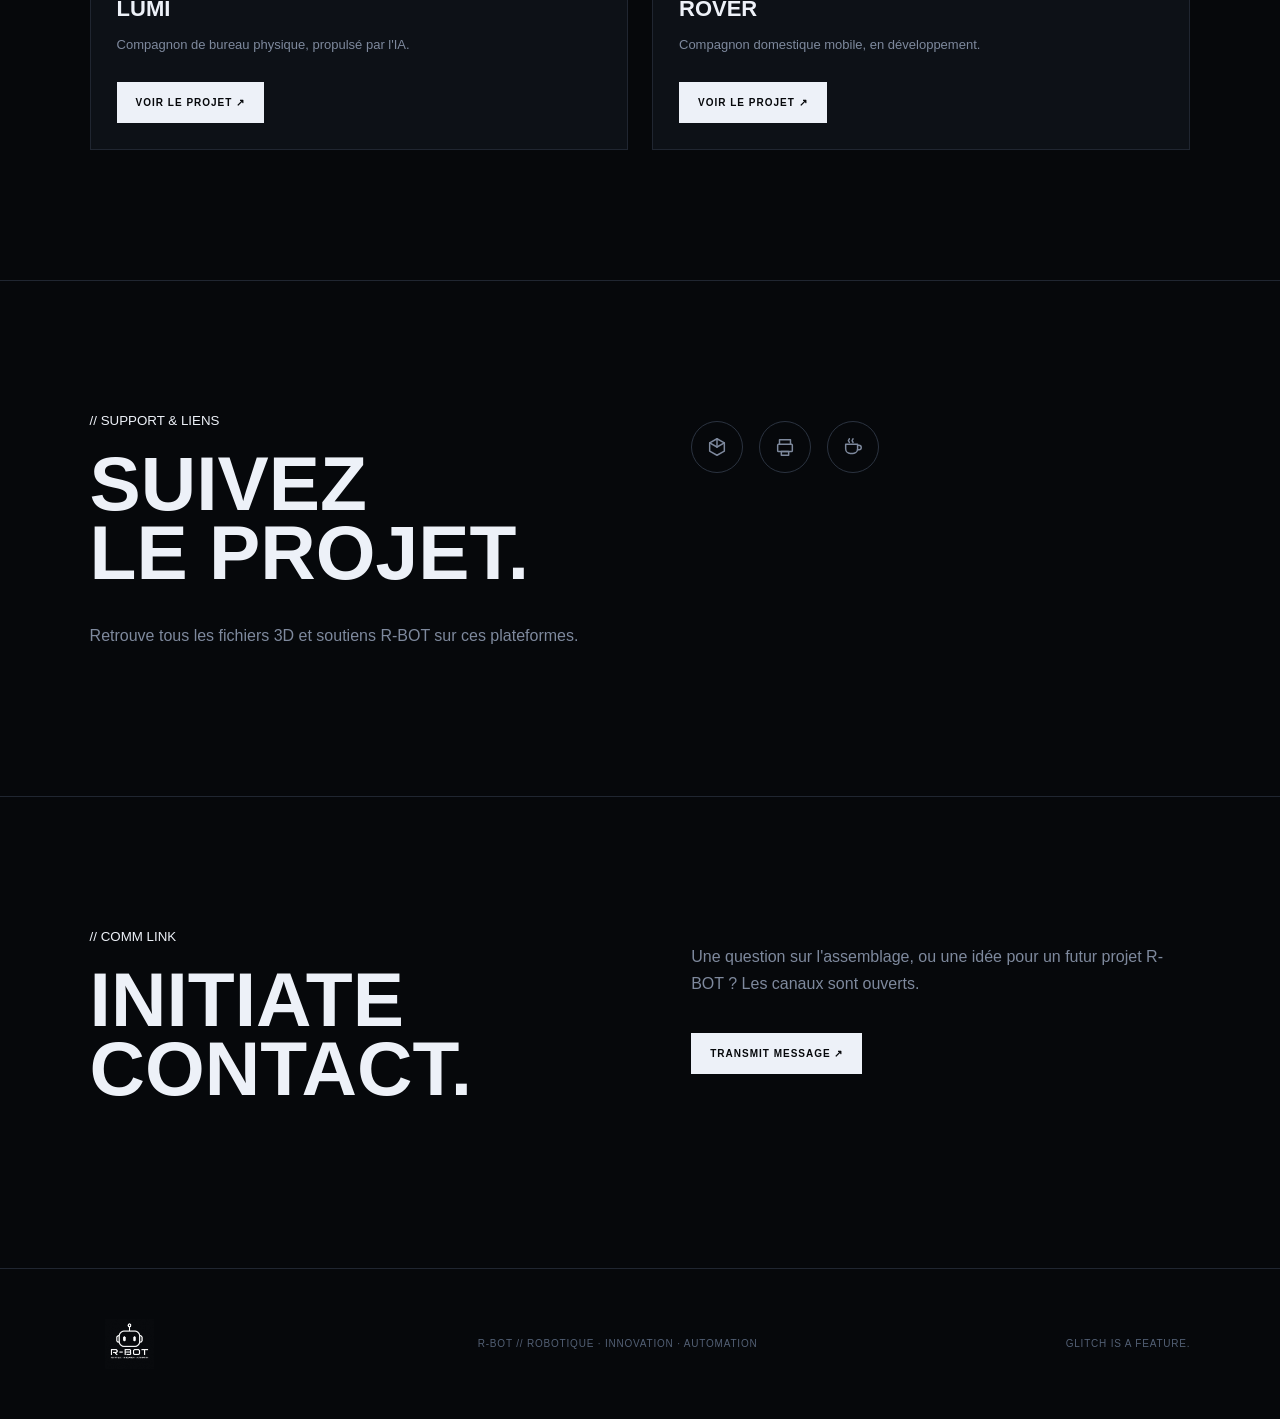
==== commit baf5a45e: "Update index.html" ====
--- a/index.html
+++ b/index.html
@@ -30,7 +30,7 @@
 <a class="btn" href="lumi.html">VOIR LE PROJET ↗</a></div>
 </article>
 <article class="project-card">
-<img src="images/rover-render.png" alt="Aperçu 3D de PROJECT: ROVER">
+<img src="images/rover_render.png" alt="Aperçu 3D de PROJECT: ROVER">
 <div class="card-body"><em>02</em><h3>ROVER</h3><p>Compagnon domestique mobile, en développement.</p>
 <a class="btn" href="rover.html">VOIR LE PROJET ↗</a></div>
 </article>
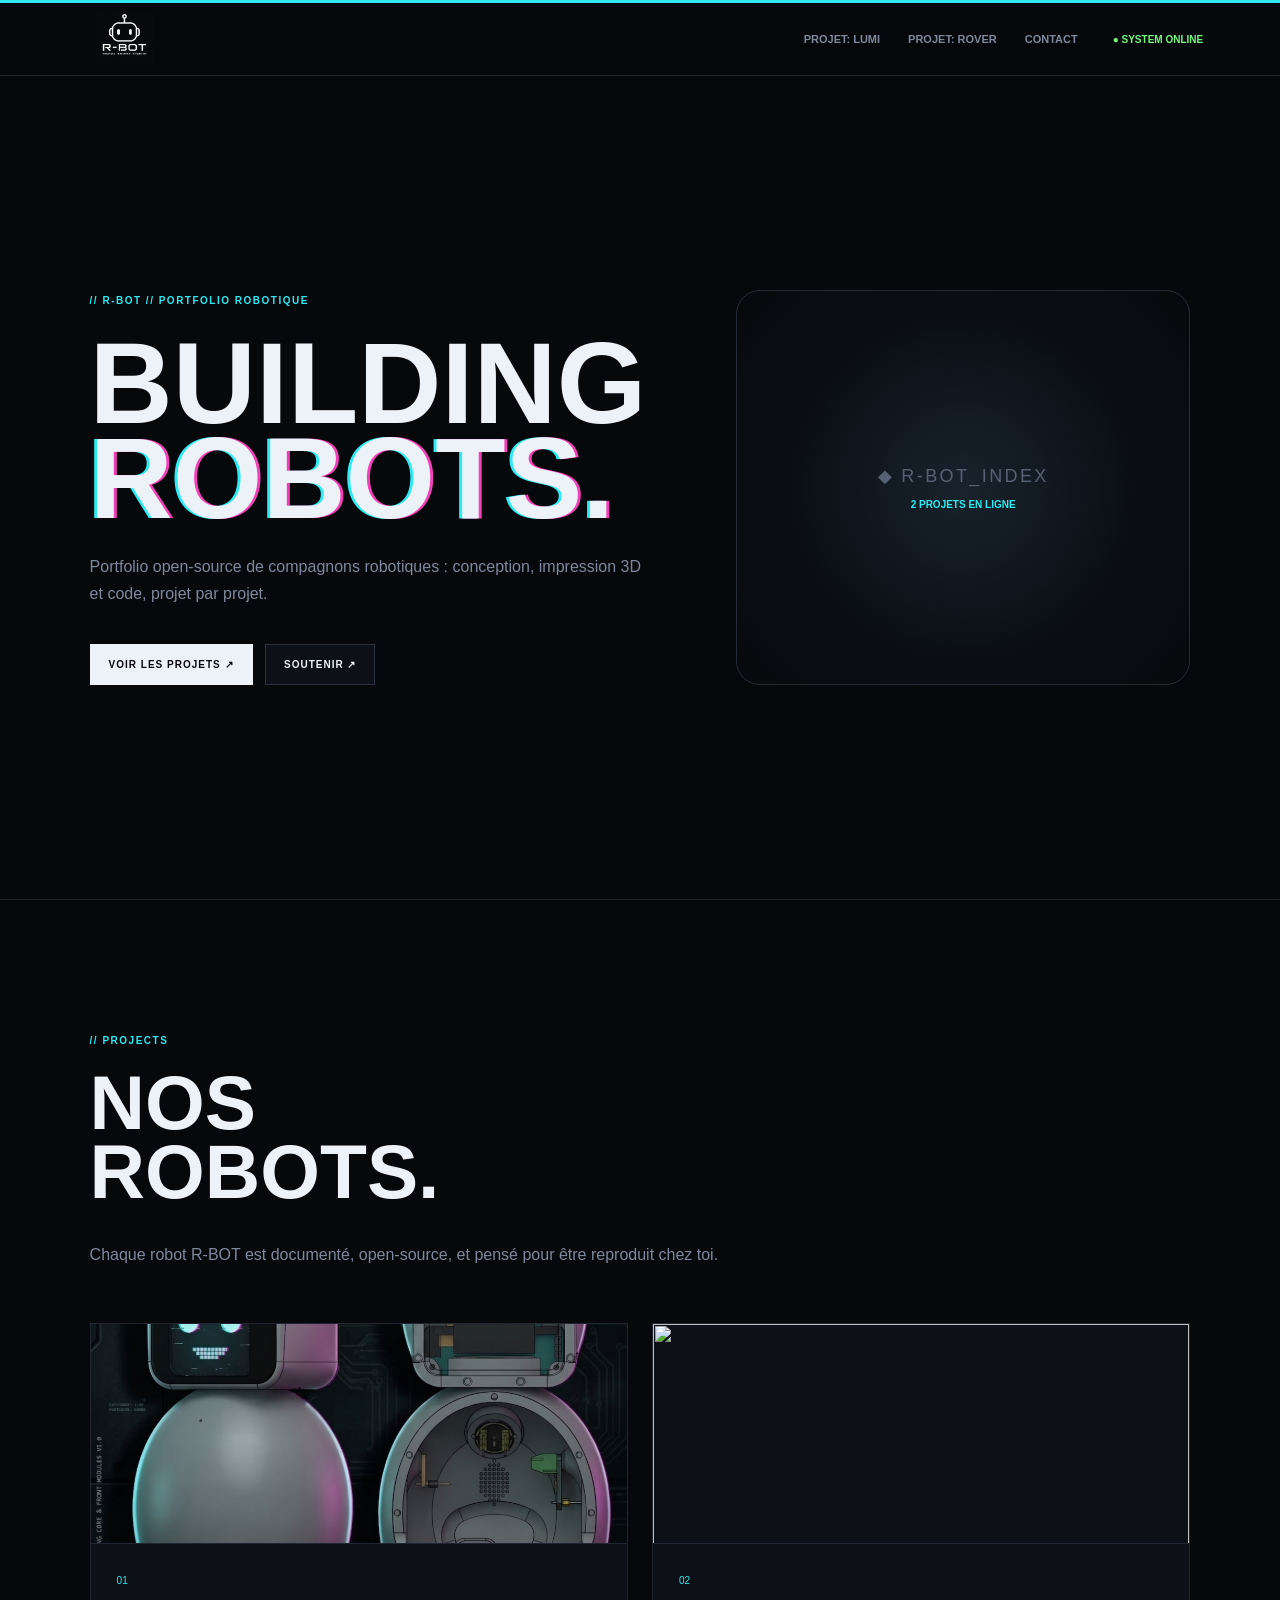
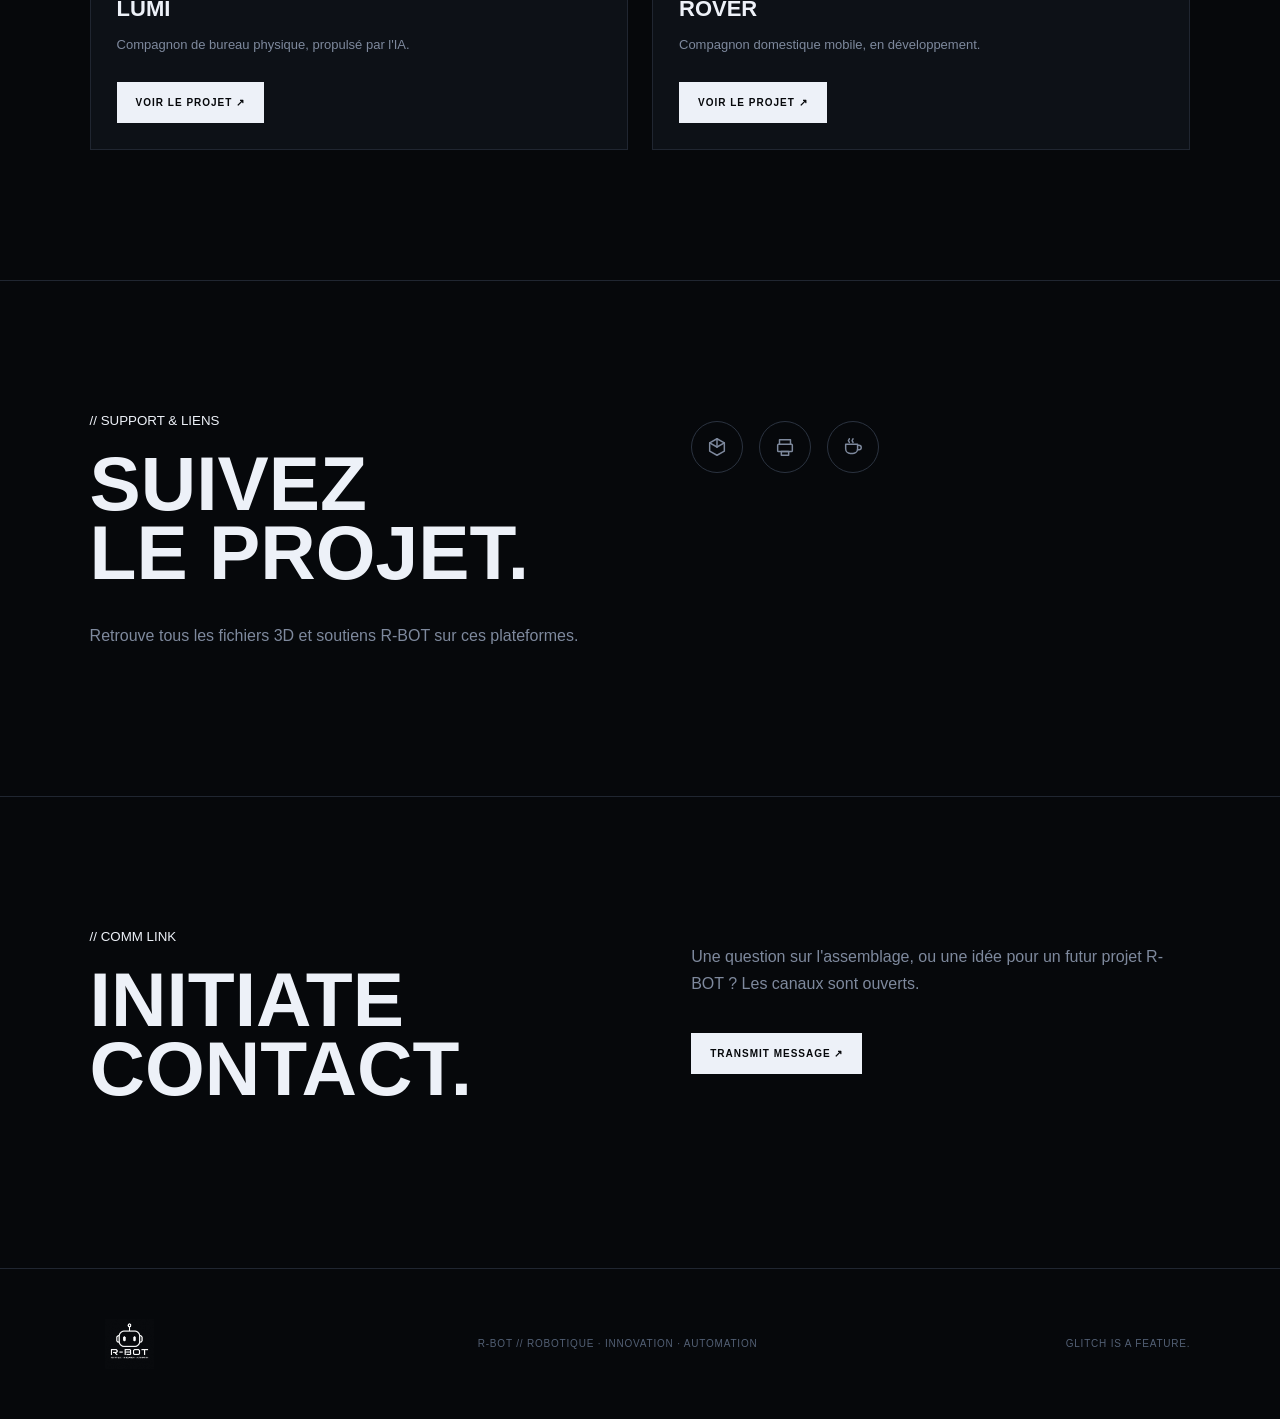
==== commit 57ef49ff: "Update index.html" ====
--- a/index.html
+++ b/index.html
@@ -25,12 +25,12 @@
 <p>Chaque robot R-BOT est documenté, open-source, et pensé pour être reproduit chez toi.</p>
 <div class="project-grid">
 <article class="project-card">
-<img src="images/lumi-render.png" alt="Aperçu 3D de PROJET: LUMI">
+<img src="images/lumi-render.png">
 <div class="card-body"><em>01</em><h3>LUMI</h3><p>Compagnon de bureau physique, propulsé par l'IA.</p>
 <a class="btn" href="lumi.html">VOIR LE PROJET ↗</a></div>
 </article>
 <article class="project-card">
-<img src="images/rover_render.png" alt="Aperçu 3D de PROJECT: ROVER">
+<img src="images/rover-render.png">
 <div class="card-body"><em>02</em><h3>ROVER</h3><p>Compagnon domestique mobile, en développement.</p>
 <a class="btn" href="rover.html">VOIR LE PROJET ↗</a></div>
 </article>
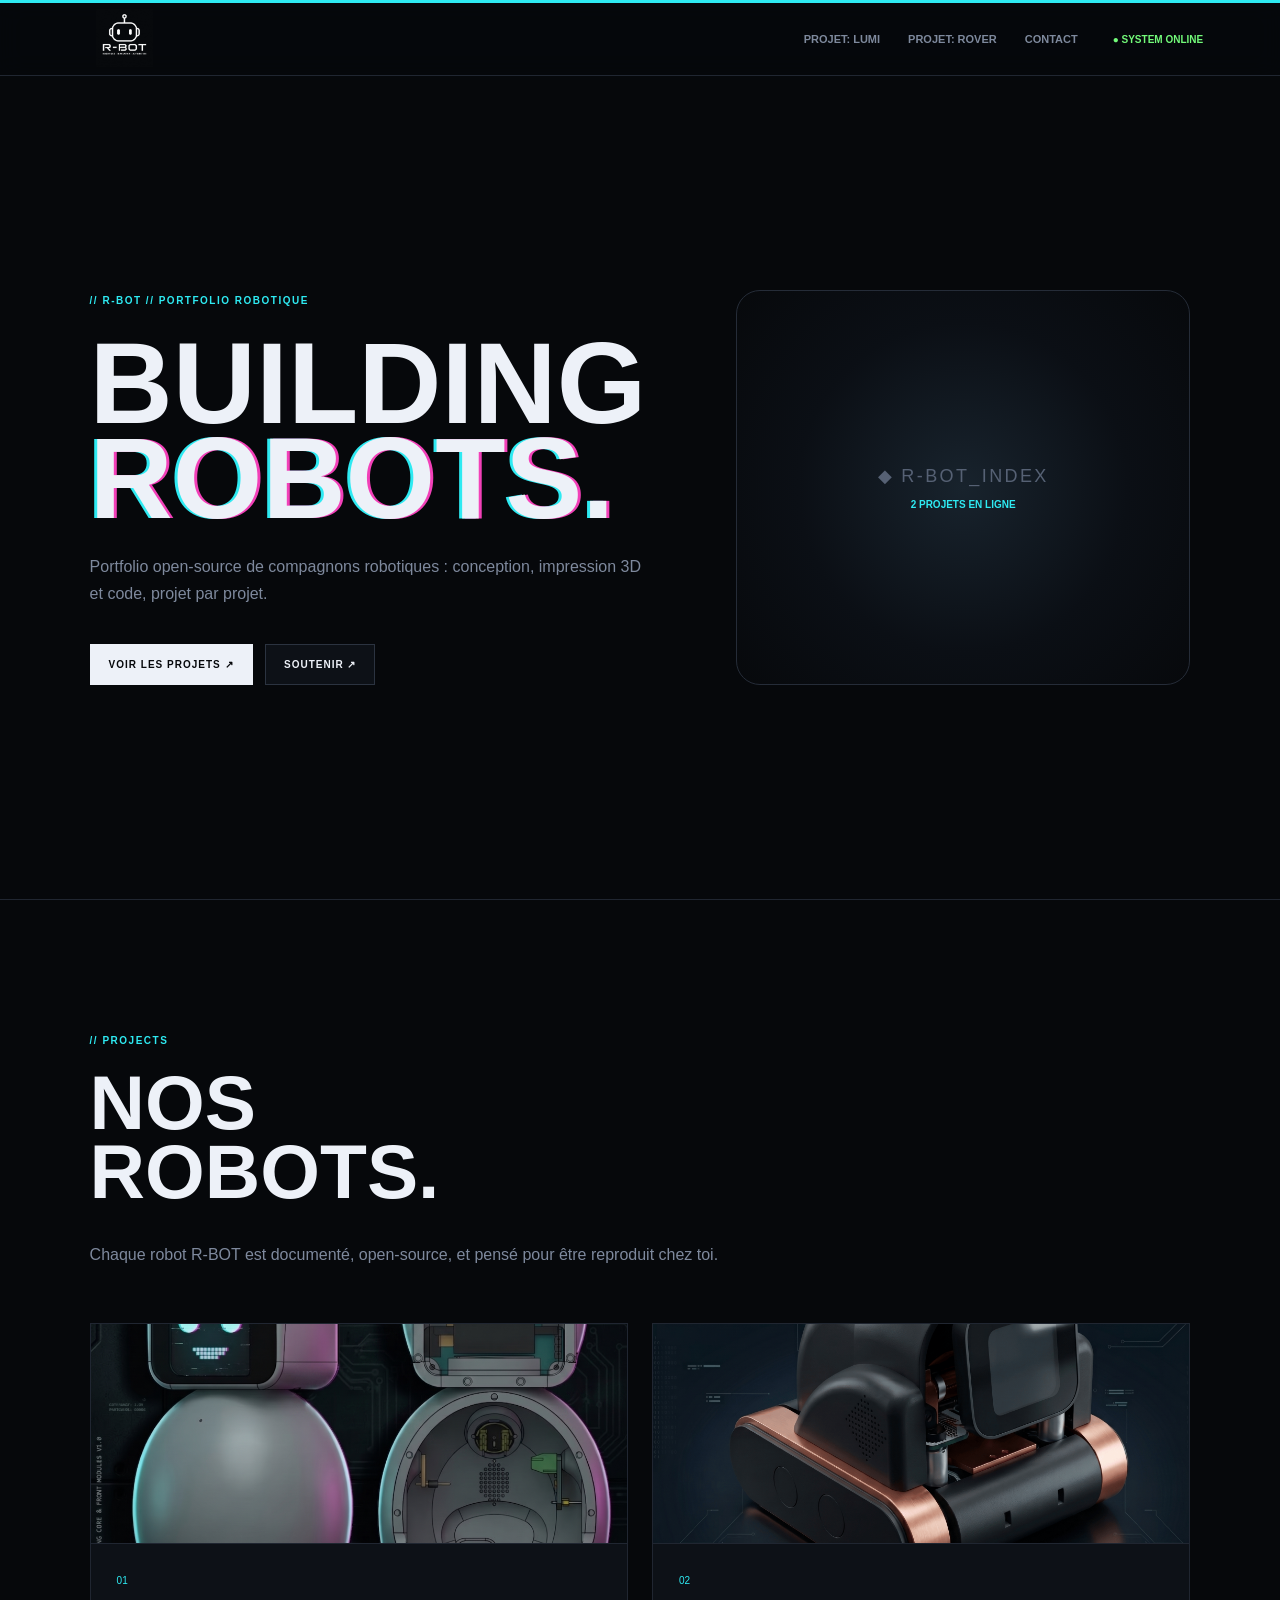
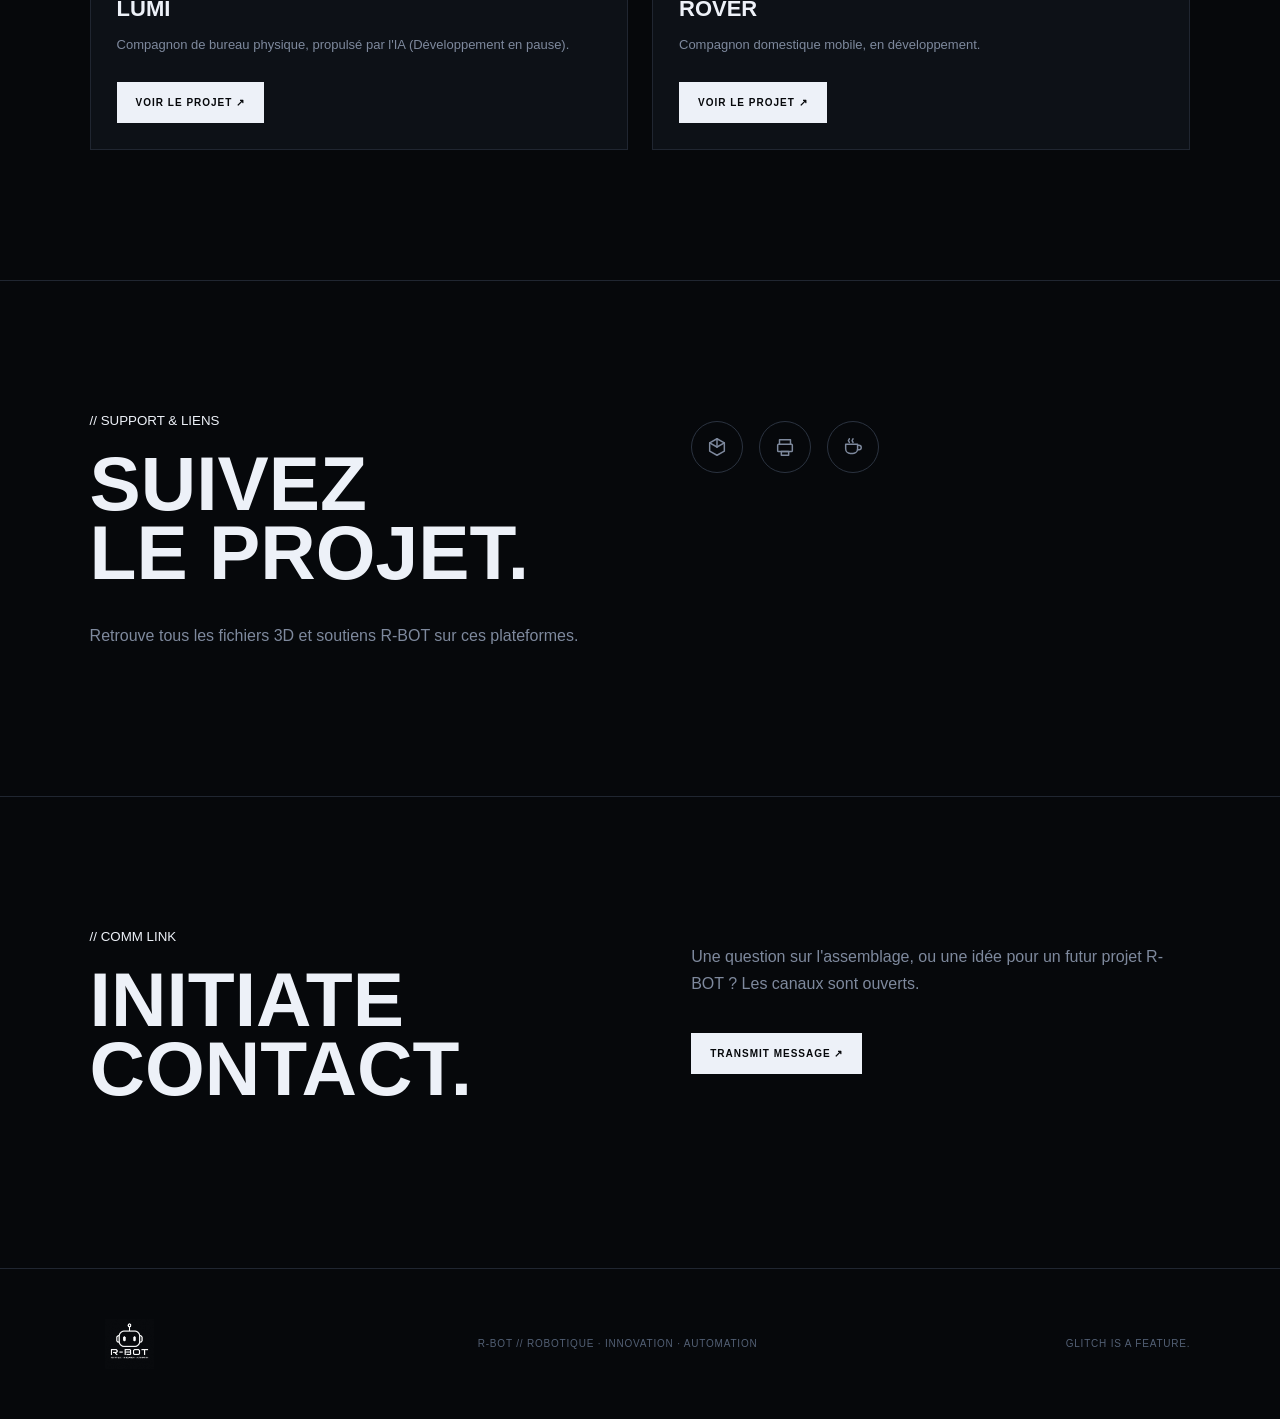
==== commit 74fb28d8: "Update index.html" ====
--- a/index.html
+++ b/index.html
@@ -26,7 +26,7 @@
 <div class="project-grid">
 <article class="project-card">
 <img src="images/lumi-render.png">
-<div class="card-body"><em>01</em><h3>LUMI</h3><p>Compagnon de bureau physique, propulsé par l'IA.</p>
+<div class="card-body"><em>01</em><h3>LUMI</h3><p>Compagnon de bureau physique, propulsé par l'IA (Développement en pause).</p>
 <a class="btn" href="lumi.html">VOIR LE PROJET ↗</a></div>
 </article>
 <article class="project-card">
